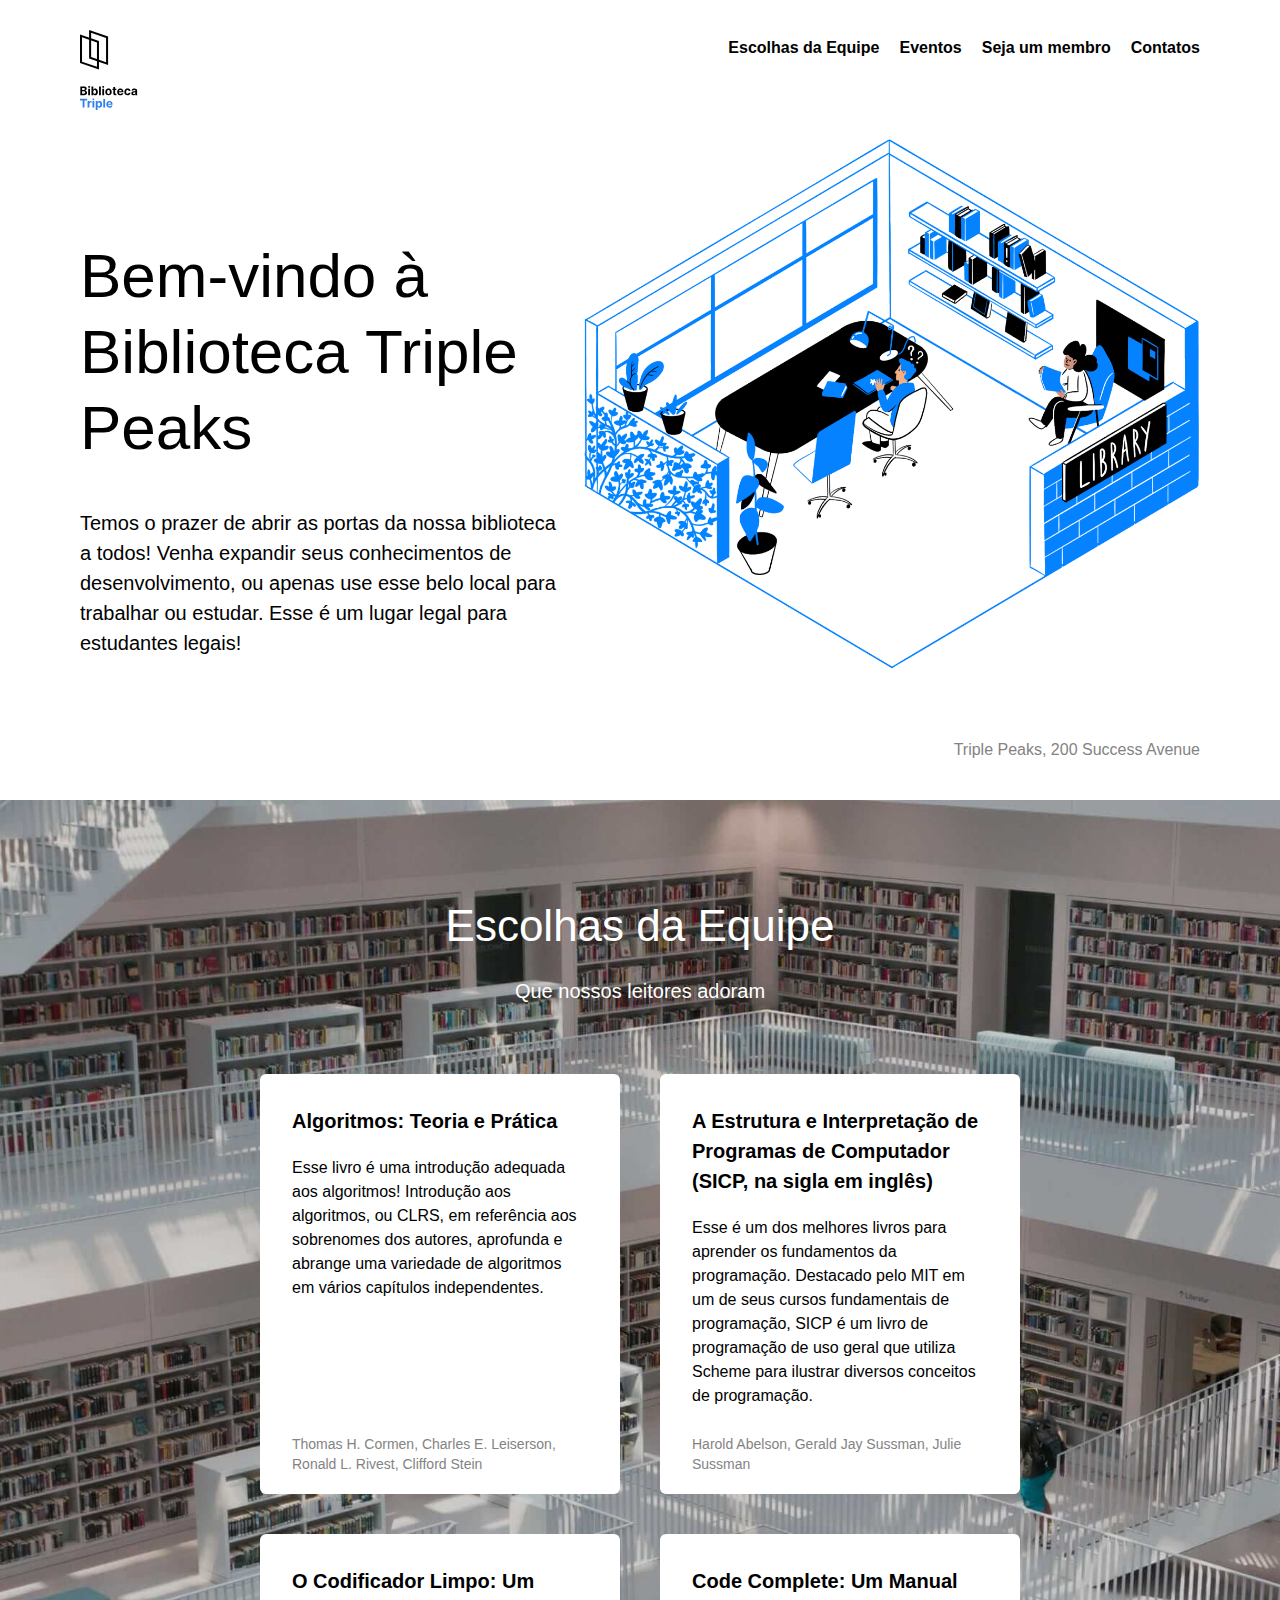
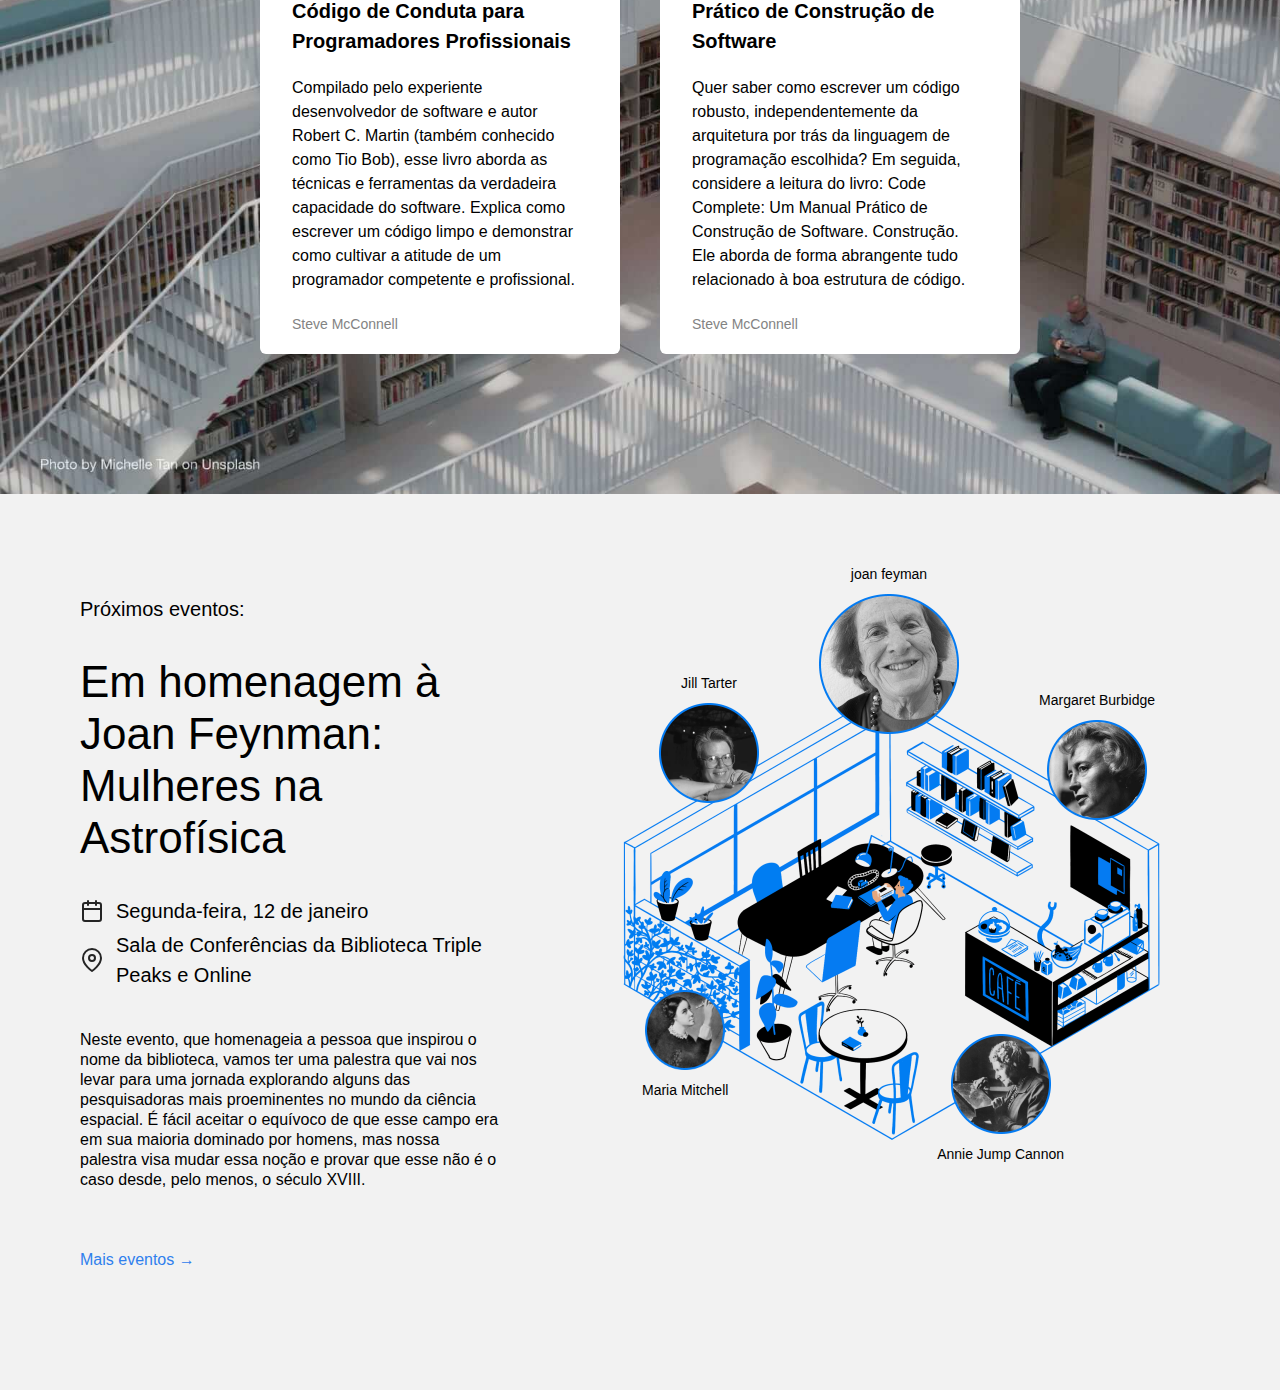
==== index.html @ 15eca42e "corrige bug" ====
<!DOCTYPE html>
<html lang="pt">
  <head>
    <meta charset="UTF-8" />
    <meta name="viewport" content="width=device-width, initial-scale=1.0" />
    <title>Biblioteca Triple Peaks</title>
    <link rel="shortcut icon" href="favicon.ico" />
    <link rel="stylesheet" href="./vendor/normalize.css" />
    <link rel="stylesheet" href="./styles/style.css" />
  </head>

  <body>
    <div class="page">
      <header class="header">
        <nav class="nav">
          <img
            src="./images/logo.svg"
            alt="Logotipo da Biblioteca Triple Peaks"
            class="nav__logo"
          />
          <!-- Colocar links de navegação em uma lista é supostamente a melhor prática para escrever o código semântico, pois permite que os leitores de tela façam uma pausa entre cada link em vez de ler todos os links como uma frase. -->
          <ul class="nav__links">
            <li>
              <a class="nav__link" href="#staff">Escolhas da Equipe</a>
            </li>
            <li>
              <a class="nav__link" href="#events">Eventos</a>
            </li>
            <li>
              <a class="nav__link">Seja um membro</a>
            </li>
            <li>
              <a class="nav__link">Contatos</a>
            </li>
          </ul>
        </nav>
        <div class="header__content">
          <div>
            <h1 class="header__title">Bem-vindo à Biblioteca Triple Peaks</h1>
            <p class="header__description">
              Temos o prazer de abrir as portas da nossa biblioteca a todos!
              Venha expandir seus conhecimentos de desenvolvimento, ou apenas
              use esse belo local para trabalhar ou estudar. Esse é um lugar
              legal para estudantes legais!
            </p>
          </div>
          <img
            src="./images/inside_the_library.png"
            alt="Ilustração 'Dentro da biblioteca'"
            class="header__image"
          />
        </div>
        <div class="header__footer">
          <p class="header__address">Triple Peaks, 200 Success Avenue</p>
        </div>

        <!-- parte 2.0 do projeto-->
      </header>

      <main class="content">
        <section class="staff" id="staff">
          <h2 class="staff__title">Escolhas da Equipe</h2>
          <p class="staff__subtitle">Que nossos leitores adoram</p>

          <ul class="staff__cards">
            <li class="card">
              <div class="card__content">
                <h3 class="card__title">Algoritmos: Teoria e Prática</h3>
                <p class="card__text">
                  Esse livro é uma introdução adequada aos algoritmos!
                  Introdução aos algoritmos, ou CLRS, em referência aos
                  sobrenomes dos autores, aprofunda e abrange uma variedade de
                  algoritmos em vários capítulos independentes.
                </p>
                <p class="card__footer">
                  Thomas H. Cormen, Charles E. Leiserson, Ronald L. Rivest,
                  Clifford Stein
                </p>
              </div>
            </li>

            <li class="card">
              <div class="card__content">
                <h3 class="card__title">
                  A Estrutura e Interpretação de Programas de Computador (SICP,
                  na sigla em inglês)
                </h3>
                <p class="card__text">
                  Esse é um dos melhores livros para aprender os fundamentos da
                  programação. Destacado pelo MIT em um de seus cursos
                  fundamentais de programação, SICP é um livro de programação de
                  uso geral que utiliza Scheme para ilustrar diversos conceitos
                  de programação.
                </p>
                <p class="card__footer">
                  Harold Abelson, Gerald Jay Sussman, Julie Sussman
                </p>
              </div>
            </li>

            <li class="card">
              <div class="card__content">
                <h3 class="card__title">
                  O Codificador Limpo: Um Código de Conduta para Programadores
                  Profissionais
                </h3>
                <p class="card__text">
                  Compilado pelo experiente desenvolvedor de software e autor
                  Robert C. Martin (também conhecido como Tio Bob), esse livro
                  aborda as técnicas e ferramentas da verdadeira capacidade do
                  software. Explica como escrever um código limpo e demonstrar
                  como cultivar a atitude de um programador competente e
                  profissional.
                </p>
                <p class="card__footer">Steve McConnell</p>
              </div>
            </li>

            <li class="card">
              <div class="card__content">
                <h3 class="card__title">
                  Code Complete: Um Manual Prático de Construção de Software
                </h3>
                <p class="card__text">
                  Quer saber como escrever um código robusto, independentemente
                  da arquitetura por trás da linguagem de programação escolhida?
                  Em seguida, considere a leitura do livro: Code Complete: Um
                  Manual Prático de Construção de Software. Construção. Ele
                  aborda de forma abrangente tudo relacionado à boa estrutura de
                  código.
                </p>
                <p class="card__footer">Steve McConnell</p>
              </div>
            </li>
          </ul>
        </section>
        <!--sprint 3, parte 2-->
        <section class="events" id="events">
          <div class="events__content">
            <h2 class="events__heading">Próximos eventos:</h2>
            <h3 class="events__title">
              Em homenagem à Joan Feynman: Mulheres na Astrofísica
            </h3>
            <div class="event-info events__info-section">
              <div class="event-info__item">
                <img
                  src="./images/icon_calendar.svg"
                  alt="Calendar icon"
                  class="event-info__icon"
                />
                <p class="event-info__text">Segunda-feira, 12 de janeiro</p>
              </div>
              <div class="event-info__item">
                <img
                  src="./images/icon_pin.svg"
                  alt="Pin icon"
                  class="event-info__icon"
                />
                <p class="event-info__text">
                  Sala de Conferências da Biblioteca Triple Peaks e Online
                </p>
              </div>
            </div>
            <p class="events__description">
              Neste evento, que homenageia a pessoa que inspirou o nome da
              biblioteca, vamos ter uma palestra que vai nos levar para uma
              jornada explorando alguns das pesquisadoras mais proeminentes no
              mundo da ciência espacial. É fácil aceitar o equívoco de que esse
              campo era em sua maioria dominado por homens, mas nossa palestra
              visa mudar essa noção e provar que esse não é o caso desde, pelo
              menos, o século XVIII.
            </p>
            <a href="#" class="events__more">Mais eventos &rarr;</a>
          </div>
          <!--fotos-->
          <div class="events__cover">
            <img
              src="./images/cafe.png"
              alt="imagem do evento"
              class="events__image"
            />
            <div class="person person_name_feynman">
              <p class="person__caption">joan feyman</p>
              <img
                src="./images/person_feynman.png"
                alt="foto da Feynman"
                class="person__image person__image_size_l"
              />
            </div>
            <div class="person person_name_tarter">
              <p class="person__caption">Jill Tarter</p>
              <img
                src="./images/person_tarter.png"
                alt="foto da Tarner"
                class="person__image person__image_size_m"
              />
            </div>

            <div class="person person_name_burbidge">
              <p class="person__caption">Margaret Burbidge</p>
              <img
                src="./images/person_burbidge.png"
                alt="foto da burbidge"
                class="person__image person__image_size_m"
              />
            </div>

            <div class="person person_name_cannon">
              <img
                src="./images/person_cannon.png"
                alt="foto da cannon"
                class="person__image person__image_size_m"
              />
              <p class="person__caption">Annie Jump Cannon</p>
            </div>

            <div class="person person_name_mitchell">
              <img
                src="./images/person_mitchell.png"
                alt="foto da mitchell"
                class="person__image person__image_size_s"
              />
              <p class="person__caption">Maria Mitchell</p>
            </div>
          </div>
        </section>
      </main>
    </div>
  </body>
</html>
---- styles/style.css ----
.page {
  min-width: 1100px;
  max-width: 1600px;
  margin: 0 auto;
  font-family: "arial";
  font-size: 16px;
  line-height: 20px;
}

.header {
  display: flex;
  flex-direction: column;
  height: 100vh;
  min-height: 720px;
  max-height: 800px;
  padding: 30px 80px 40px;
  position: relative;
  box-sizing: border-box;
}

.nav {
  display: flex;
  flex-direction: row;
  justify-content: space-between;
}

.nav__logo {
  width: 58px;
  height: 80px;
}

.nav__links {
  display: flex;
  flex-direction: row;
  column-gap: 20px;
  list-style-type: none;
  margin: 8px 0 0;
  padding: 0px;
}

.nav__link {
  color: #000000;
  text-decoration: none;
  font-weight: bold;
}

.header__content {
  display: flex;
  flex-direction: row;
  justify-content: space-between;
}

.header__title {
  font-size: 62px;
  line-height: 76px;
  font-weight: 500;
  margin-top: 128px;
  max-width: 635px;
}

.header__description {
  margin-top: 32px;
  font-size: 20px;
  line-height: 30px;
  max-width: 515px;
}

.header__image {
  max-width: 636px;
}

.header__footer {
  margin-top: auto;
  width: 100%;
  display: flex;
  align-items: center;
  justify-content: flex-end;
  box-sizing: border-box;
}

.header__link {
  color: #2f80ed;
  text-decoration: none;
}

.header__address {
  margin: 0;
  color: #838383;
}

.content {
}

.staff {
  display: flex;
  flex-direction: column;
  align-items: center;
  background-image: url("../images/staff_picks_background.jpg");
  padding: 100px 0 140px;
  background-size: cover;
}

.staff__title {
  color: white;
  text-align: center;
  font-size: 44px;
  line-height: 52px;
  font-weight: 400;
  margin: 0 0 24px;
}

.staff__subtitle {
  color: white;
  text-align: center;
  font-size: 20px;
  line-height: 30px;
  font-weight: 400;
  margin: 0;
}

.staff__cards {
  display: flex;
  flex-wrap: wrap;
  justify-content: center;
  gap: 40px;
  list-style-type: none;
  margin: 68px auto 0;
  max-width: 760px;
  padding: 0;
}

.card {
  height: 420px;
  width: 360px;
  background-color: #fff;
  border-radius: 6px;
  padding: 32px 40px 20px 32px;
  box-sizing: border-box;
}

.card__content {
  width: 100%;
  height: 100%;
  display: flex;
  flex-direction: column;
}

.card__title {
  font-size: 20px;
  line-height: 30px;
  font-weight: 700;
  margin: 0;
}

.card__text {
  margin: 20px 0 0;
  font-size: 16px;
  line-height: 24px;
}

.card__footer {
  margin: 0;
  margin-top: auto;
  font-size: 14px;
  line-height: 20px;
  color: #838383;
}

.events {
  padding: 100px 0 120px 80px;
  display: flex;
  align-items: start;
  justify-content: space-between;
  box-sizing: border-box;
  background-color: #f2f2f2;
}

.events__content {
  flex-basis: 580px;
}

.events__heading {
  font-size: 20px;
  font-weight: 500;
  line-height: 30px;
  margin: 0;
}

.events__title {
  font-size: 44px;
  font-weight: 500;
  line-height: 52px;
  margin: 32px 0 0;
}

.events__info-section {
  margin-top: 32px;
}

.event-info__item {
  display: flex;
  align-items: center;
  margin-bottom: 4px;
  font-weight: 500;
}

.event-info__icon {
  background-repeat: no-repeat;
  background-position: center;
  margin-right: 12px;
  width: 24px;
  height: 24px;
}

.event-info__text {
  font-size: 20px;
  font-weight: 500;
  line-height: 30px;
  margin: 0;
}

.events__description {
  margin: 40px 0 60px;
}

.events__more {
  color: #2f80ed;
  text-decoration: none;
}

.events__cover {
  flex-grow: 1;
  flex-shrink: 0;
  flex-basis: 780px;
  max-width: 780px;
  position: relative;
}

.events__image {
  max-width: 100%;
}

.person {
  position: absolute;
  display: flex;
  align-items: center;
  flex-direction: column;
  gap: 10px;
}

.person_name_feynman {
  top: -30px;
  left: 319px;
}
.person_name_burbidge {
  top: 96px;
  right: 125px;
}

.person_name_cannon {
  bottom: 18px;
  right: 216px;
}

.person_name_mitchell {
  bottom: 82px;
  left: 142px;
}

.person_name_tarter {
  top: 79px;
  left: 159px;
}

.person__image {
  max-width: 100%;
}

.person__image_size_l {
  width: 140px;
}

.person__image_size_m {
  width: 100px;
}

.person__image_size_s {
  width: 80px;
}

.person__caption {
  text-align: center;
  font-size: 14px;
  margin: 0;
}
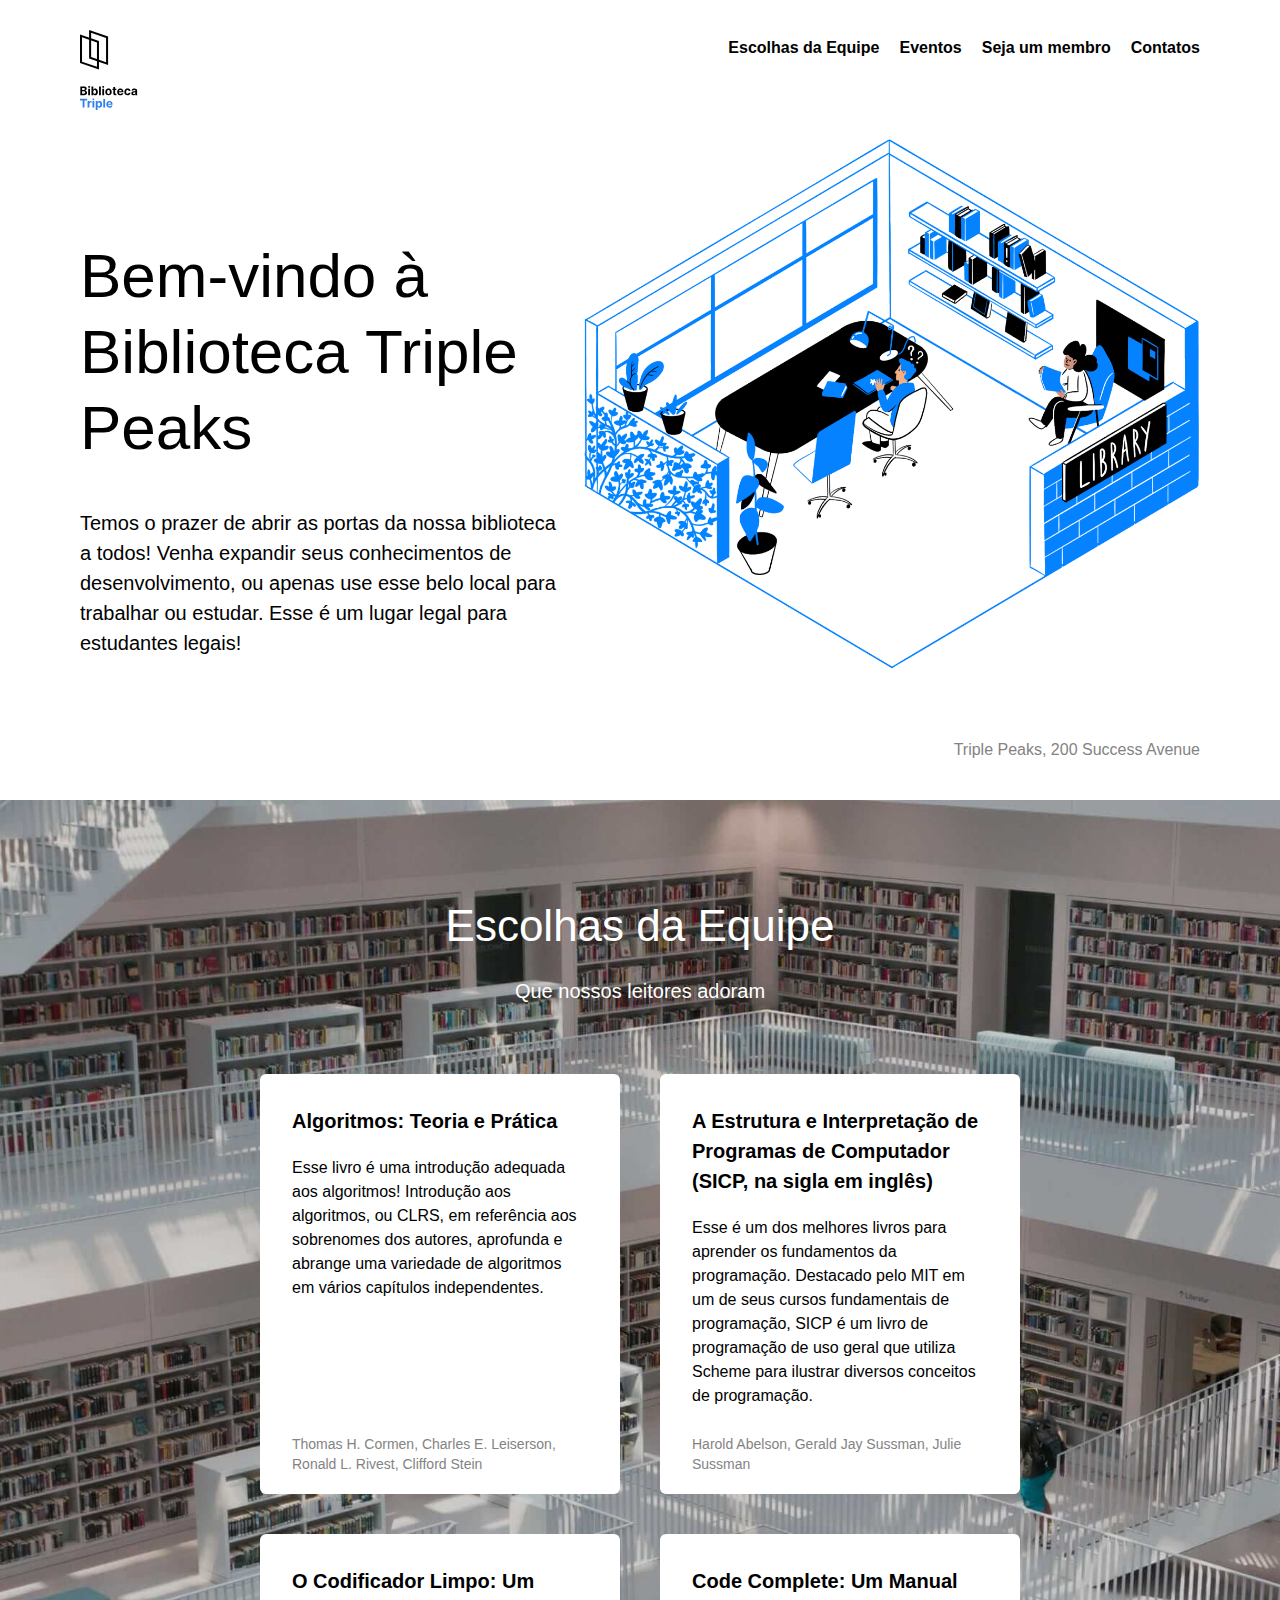
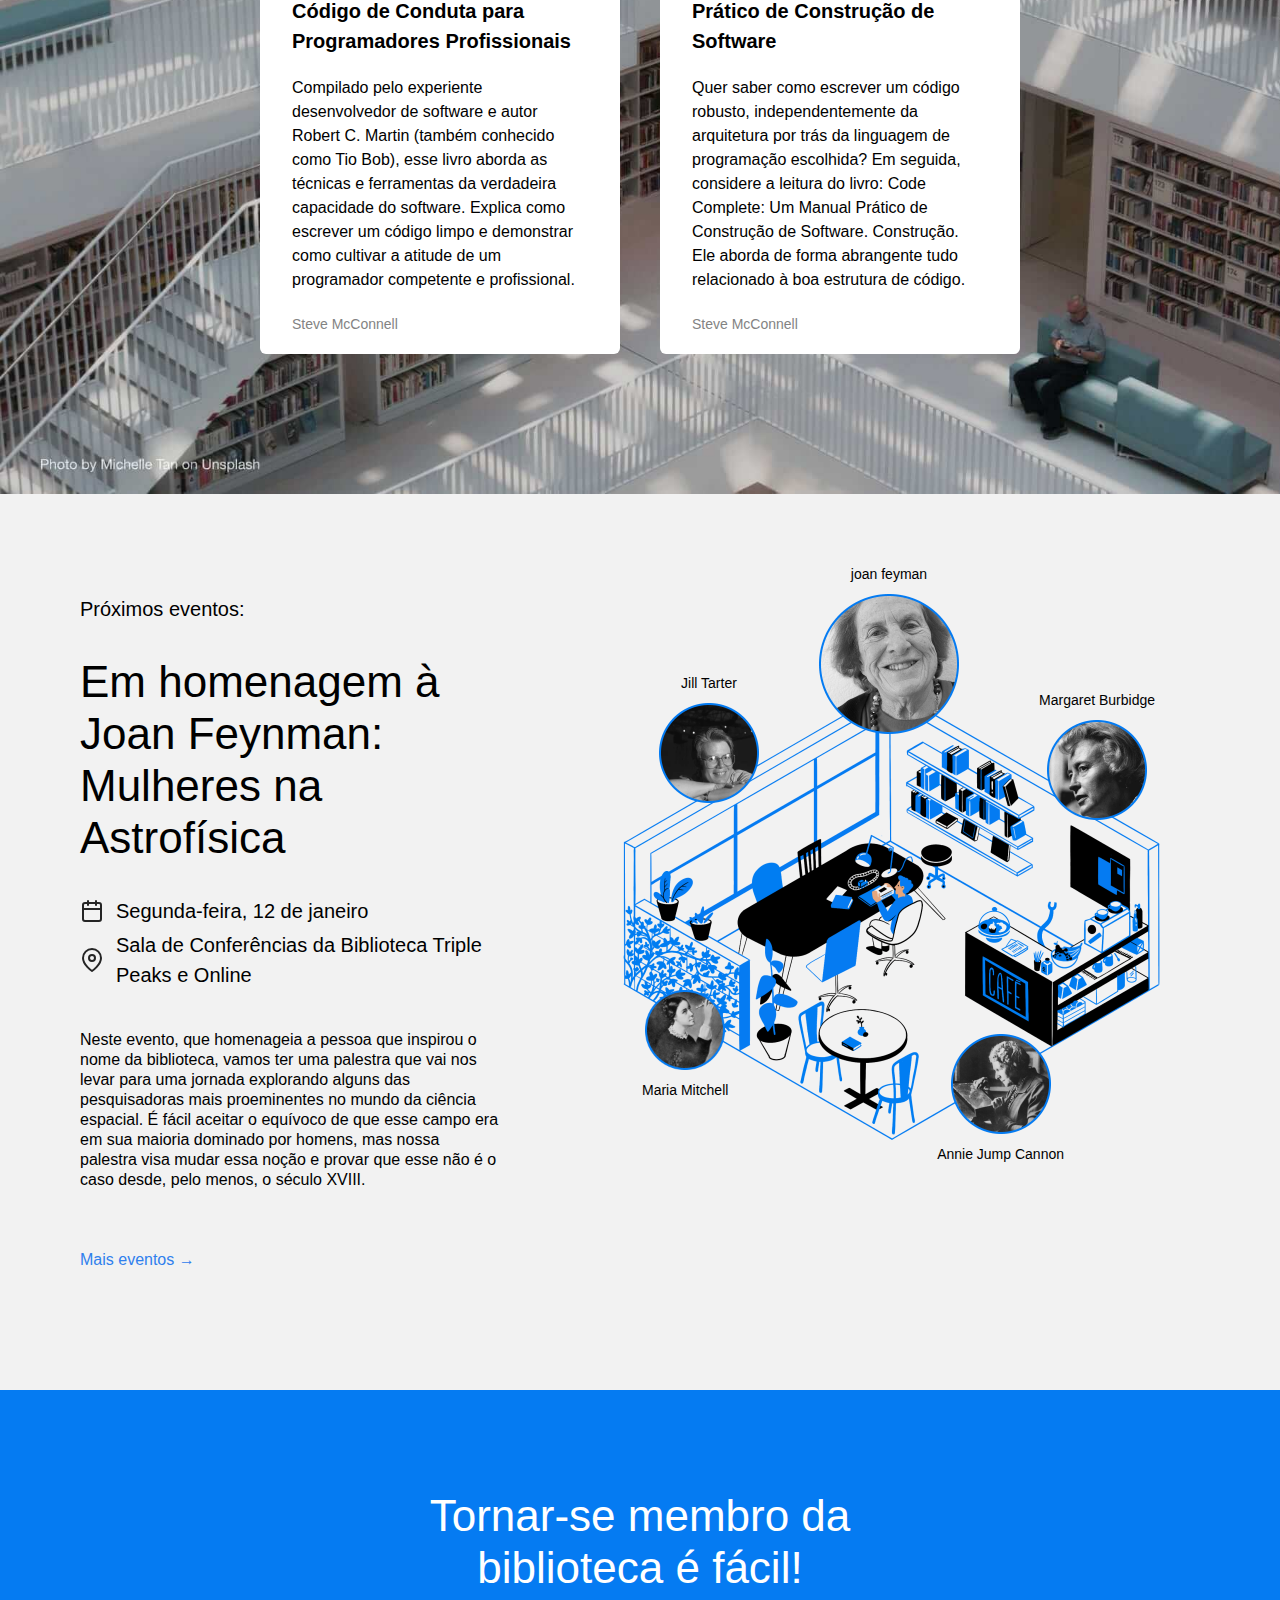
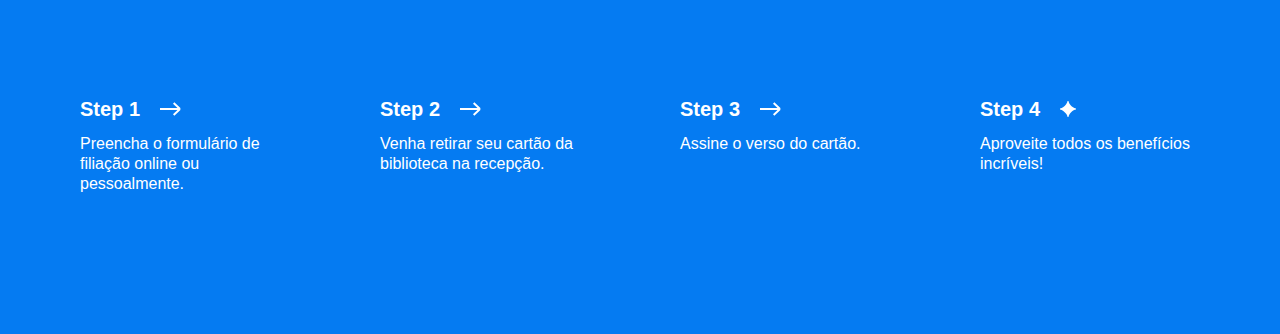
==== commit 901fab75: "cria membros" ====
--- a/index.html
+++ b/index.html
@@ -224,7 +224,78 @@
             </div>
           </div>
         </section>
+
+        <!--parte 3 sprint 3-->
+        <section class="membership">
+          <h2 class="membership__title">
+            Tornar-se membro da biblioteca é fácil!
+          </h2>
+          <ul class="membership__steps">
+            <li class="step">
+              <h3 class="step__title">
+                Step 1
+                <img
+                  src="./images/icon_step_forward.svg"
+                  alt="icon forward"
+                  class="step__icon"
+                />
+              </h3>
+              <p class="step__description">
+                Preencha o formulário de filiação online ou pessoalmente.
+              </p>
+            </li>
+            <li class="step">
+              <h3 class="step__title">
+                Step 2
+                <img
+                  src="./images/icon_step_forward.svg"
+                  alt="icon forward"
+                  class="step__icon"
+                />
+              </h3>
+              <p class="step__description">
+                Venha retirar seu cartão da biblioteca na recepção.
+              </p>
+            </li>
+            <li class="step">
+              <h3 class="step__title">
+                Step 3
+                <img
+                  src="./images/icon_step_forward.svg"
+                  alt="icon forward"
+                  class="step__icon"
+                />
+              </h3>
+              <p class="step__description">Assine o verso do cartão.</p>
+            </li>
+            <li class="step">
+              <h3 class="step__title">
+                Step 4
+                <img
+                  src="./images/icon_step_finish.svg"
+                  alt="icon finish"
+                  class="step__icon"
+                />
+              </h3>
+              <p class="step__description">
+                Aproveite todos os benefícios incríveis!
+              </p>
+            </li>
+          </ul>
+        </section>
       </main>
     </div>
+    <footer class="footer">
+      <div class="footer__columns">
+        <div class="footer__column">
+
+        </div>
+        <div class="footer__column">
+
+        </div>
+        <div class="footer__column">
+
+        </div>
+    </footer>
   </body>
 </html>
--- a/styles/style.css
+++ b/styles/style.css
@@ -293,3 +293,89 @@
   font-size: 14px;
   margin: 0;
 }
+
+/* parte 3 sprint 3*/
+.membership {
+  padding: 100px 0 140px;
+  background-color: #057bf2;
+  color: #ffffff;
+}
+
+.membership__title {
+  max-width: 574px;
+  margin: 0 auto;
+  text-align: center;
+  font-size: 44px;
+  font-weight: 500;
+  line-height: 52px;
+}
+
+.membership__steps {
+  list-style-type: none;
+  padding: 0;
+  margin: 100px 0 0;
+  display: flex;
+  flex-direction: row;
+  justify-content: space-evenly;
+}
+
+.step {
+  flex-basis: 220px;
+}
+
+.step__title {
+  margin: 0;
+  font-size: 20px;
+  line-height: 30px;
+  font-weight: 700;
+  display: flex;
+  align-items: center;
+}
+
+.step__icon {
+  margin-left: 20px;
+}
+
+.step__description {
+  margin: 10px 0 0;
+}
+
+.footer {
+  box-sizing: border-box;
+}
+
+.footer__columns {
+}
+
+.footer__column_content_hours {
+}
+
+.footer__column_content_social {
+}
+
+.footer__logo {
+}
+
+.footer__column-heading {
+}
+
+.footer__list {
+  /* O código abaixo remove os estilos do navegador padrão para listas */
+  list-style-type: none;
+  padding: 0;
+  margin: 0;
+}
+
+.footer__list-item {
+}
+
+.footer__column-link {
+  color: white;
+  text-decoration: none;
+}
+
+.footer__social-icon {
+}
+
+.footer__copyright {
+}
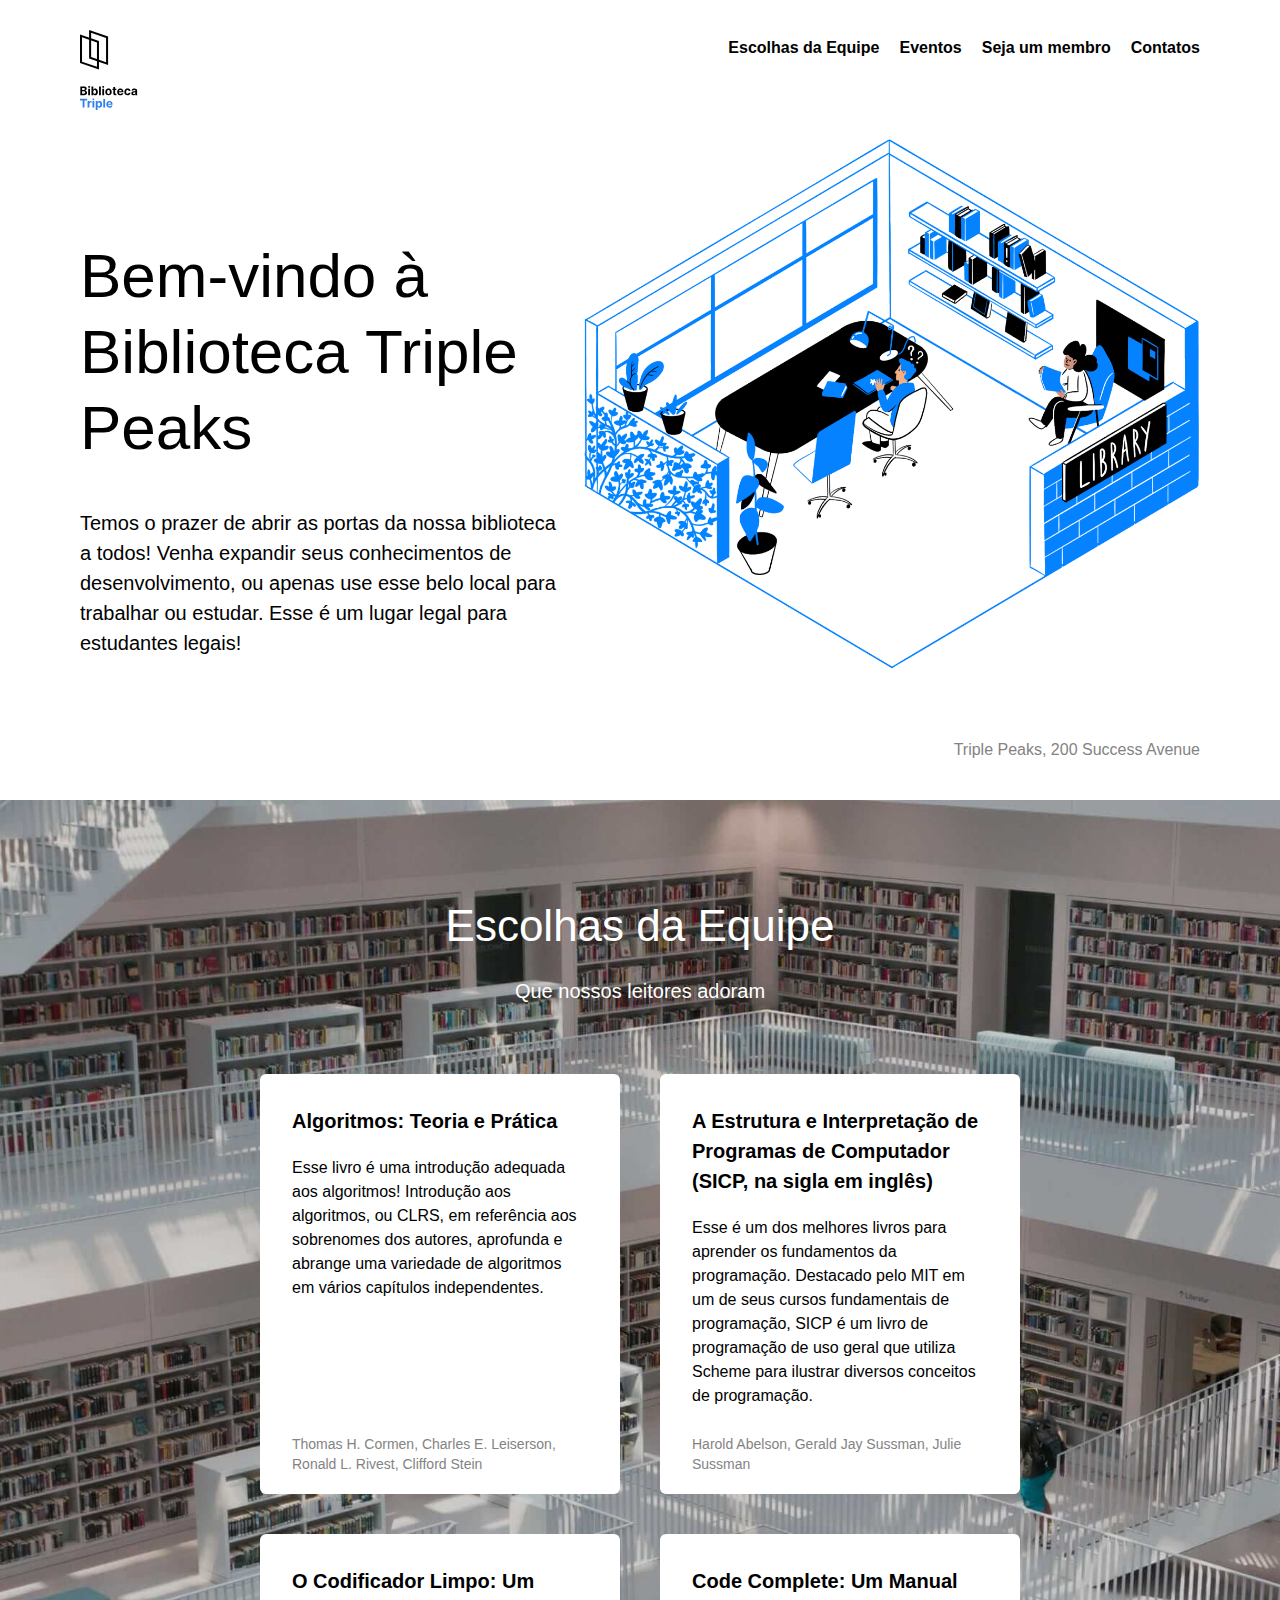
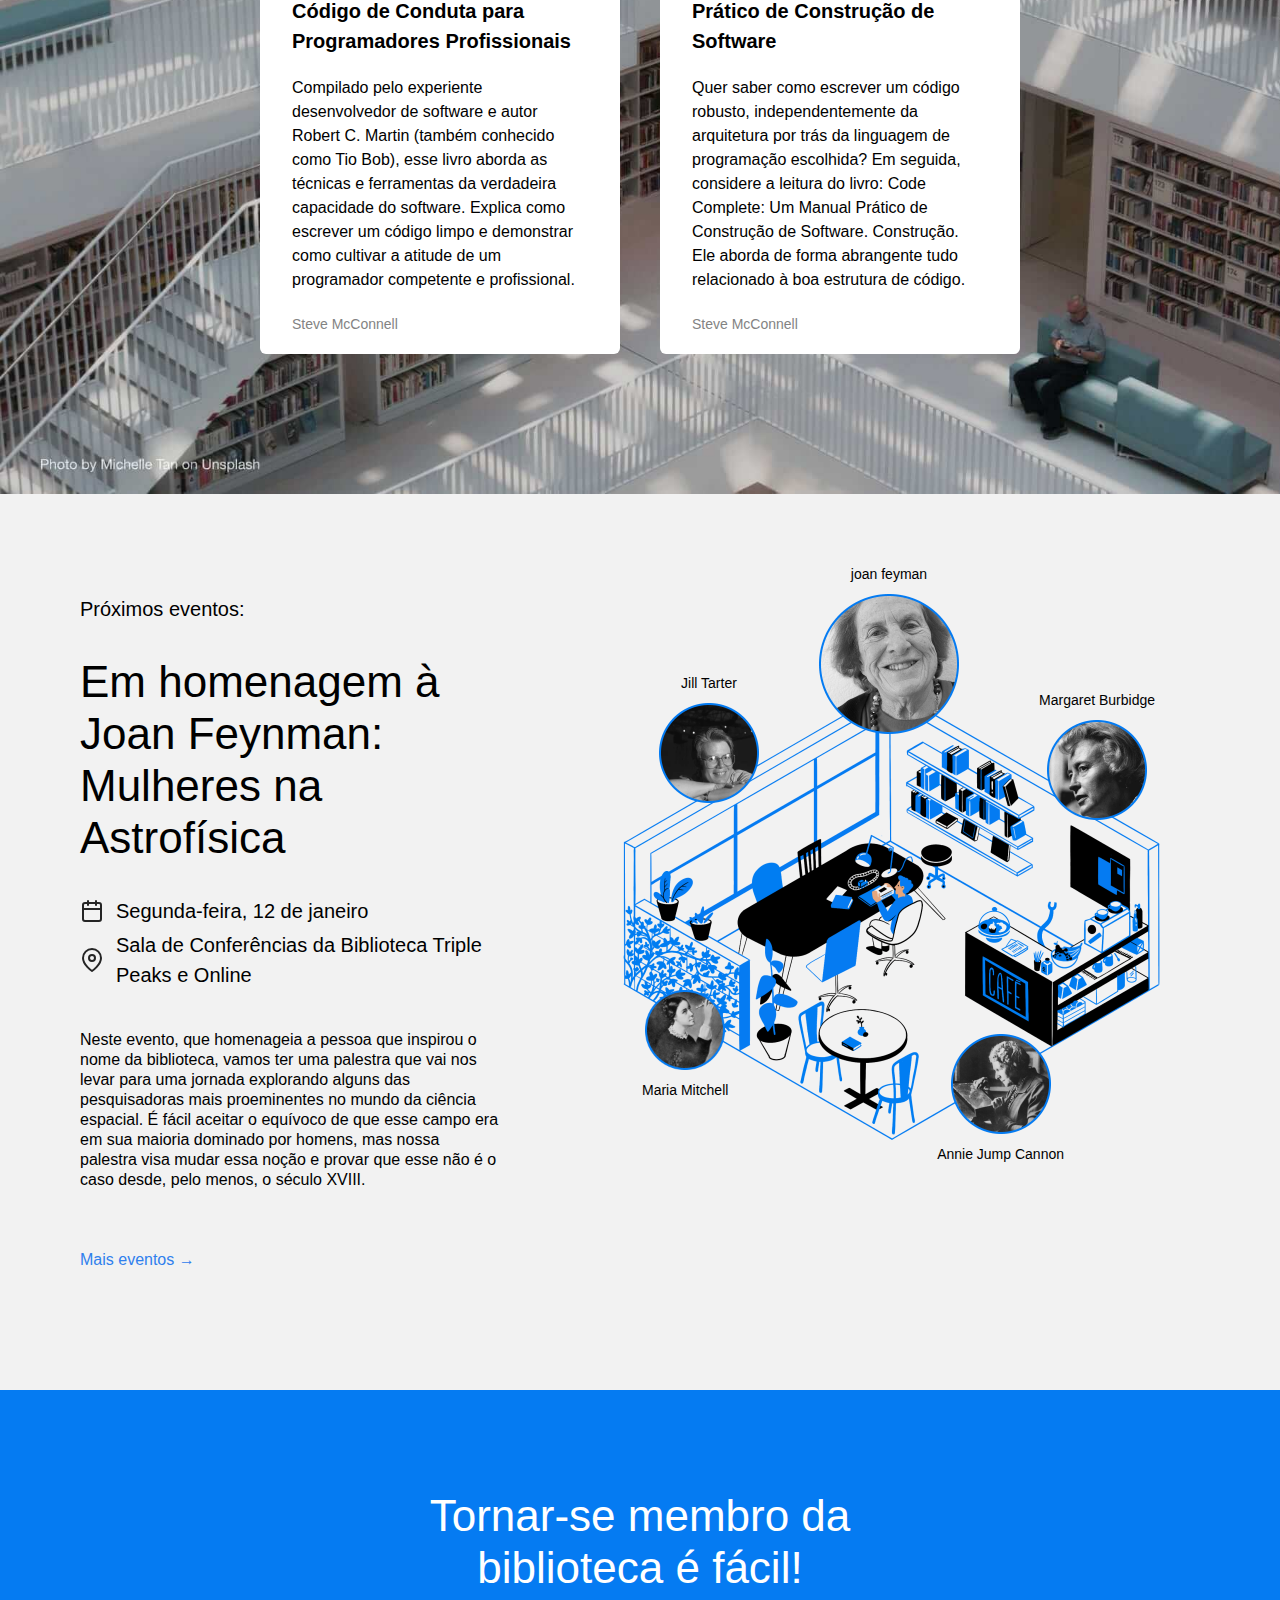
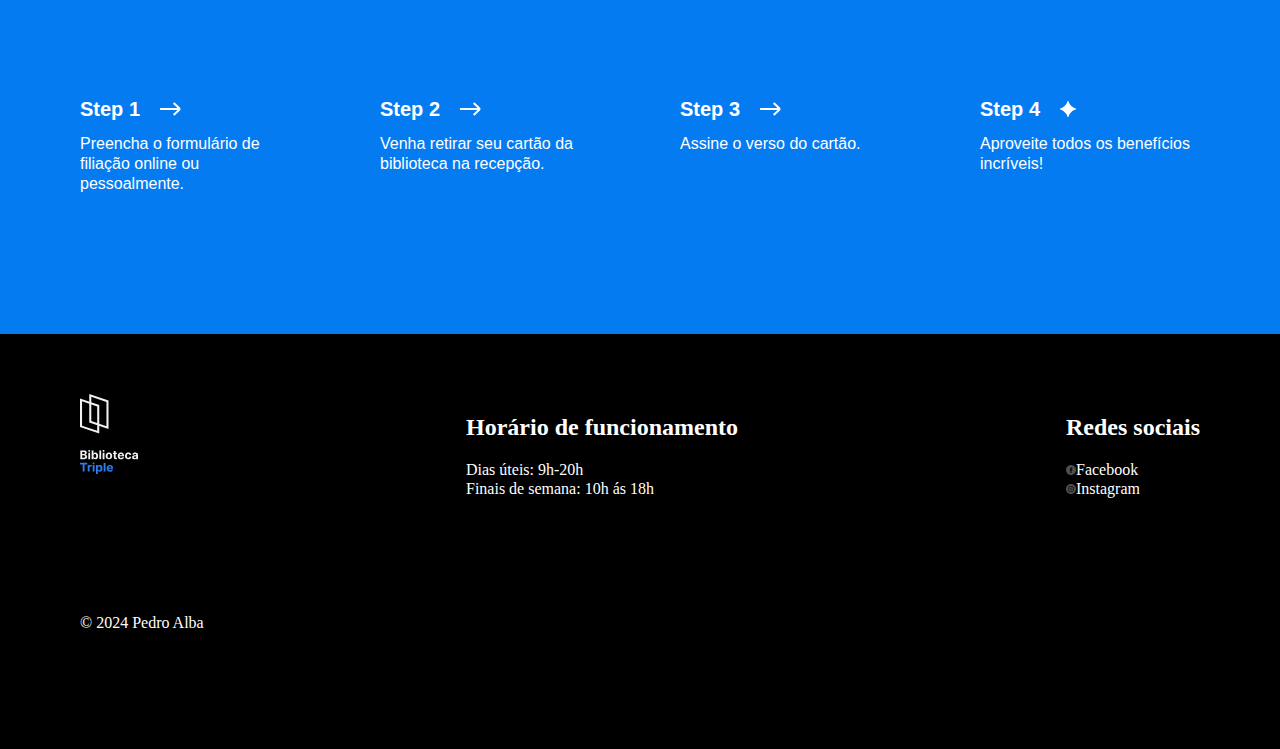
==== commit ffa3d662: "cria footer" ====
--- a/index.html
+++ b/index.html
@@ -288,14 +288,42 @@
     <footer class="footer">
       <div class="footer__columns">
         <div class="footer__column">
-
-        </div>
-        <div class="footer__column">
-
-        </div>
-        <div class="footer__column">
-
-        </div>
+          <img src="./images/logo_white.svg" class="footer__logo" />
+        </div>
+        <div class="footer__column footer__column_content_hours">
+          <h2 class="footer__column-heading">Horário de funcionamento</h2>
+          <ul class="footer__list">
+            <li class="footer__list-item">Dias úteis: 9h-20h</li>
+            <li class="footer__list-item">Finais de semana: 10h ás 18h</li>
+          </ul>
+        </div>
+        <div class="footer__column footer__column_content_social">
+          <h2 class="footer__column-heading">Redes sociais</h2>
+          <ul class="footer__list">
+            <li class="footer__list-item">
+              <a
+                ><img
+                  src="./images/facebook_white.svg"
+                  class="footer__social-icon"
+                />Facebook</a
+              >
+            </li>
+
+            <li class="footer__list-item">
+              <a
+                ><img
+                  src="./images/instagram_white.svg"
+                  class="footer__social-icon"
+                />Instagram</a
+              >
+            </li>
+          </ul>
+        </div>
+      </div>
+
+      <div>
+        <p class="footer__copyright">© 2024 Pedro Alba</p>
+      </div>
     </footer>
   </body>
 </html>
--- a/styles/style.css
+++ b/styles/style.css
@@ -342,9 +342,14 @@
 
 .footer {
   box-sizing: border-box;
+  background-color: #000;
+  color: #fff;
+  padding: 60px 80px 100px;
 }
 
 .footer__columns {
+  display: flex;
+  justify-content: space-between;
 }
 
 .footer__column_content_hours {
@@ -354,6 +359,8 @@
 }
 
 .footer__logo {
+  max-width: 58px;
+  max-height: 80px;
 }
 
 .footer__column-heading {
@@ -375,7 +382,9 @@
 }
 
 .footer__social-icon {
+  max-width: 10px;
 }
 
 .footer__copyright {
-}
+  padding-top: 100px;
+}
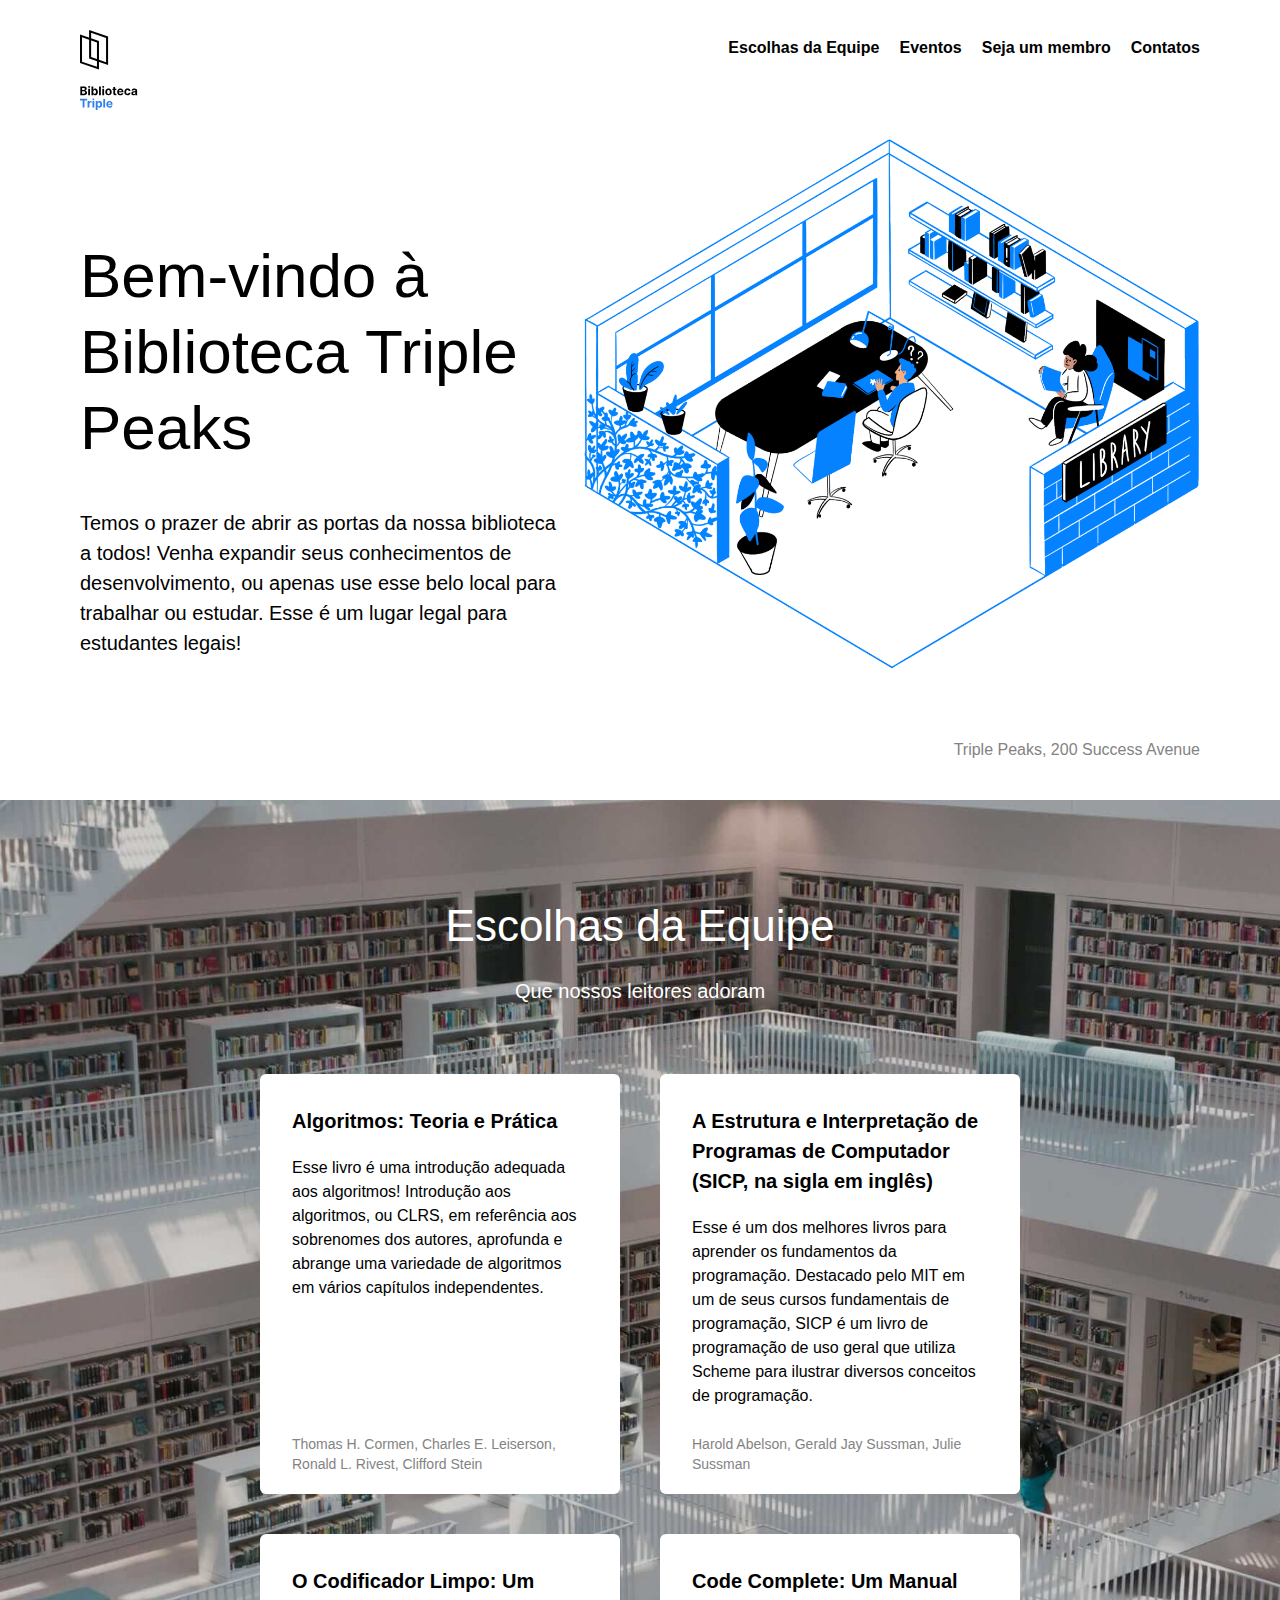
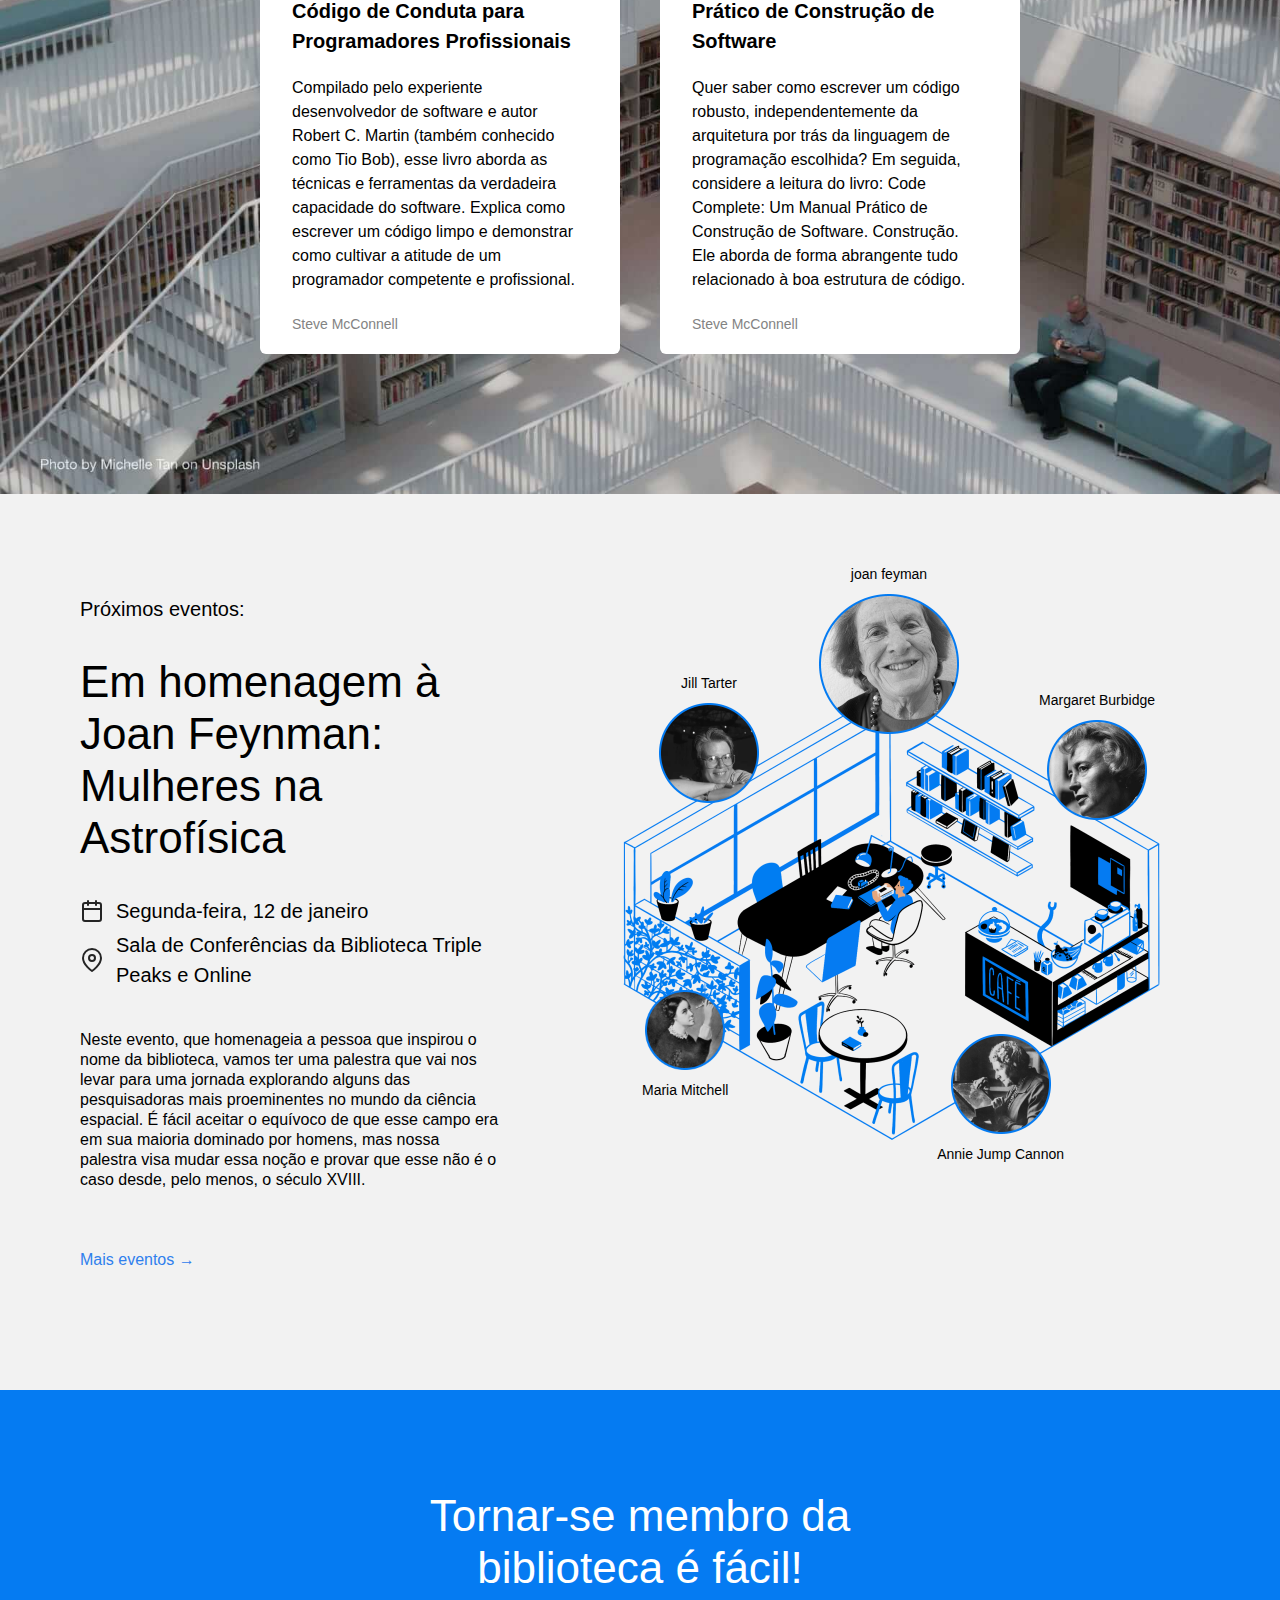
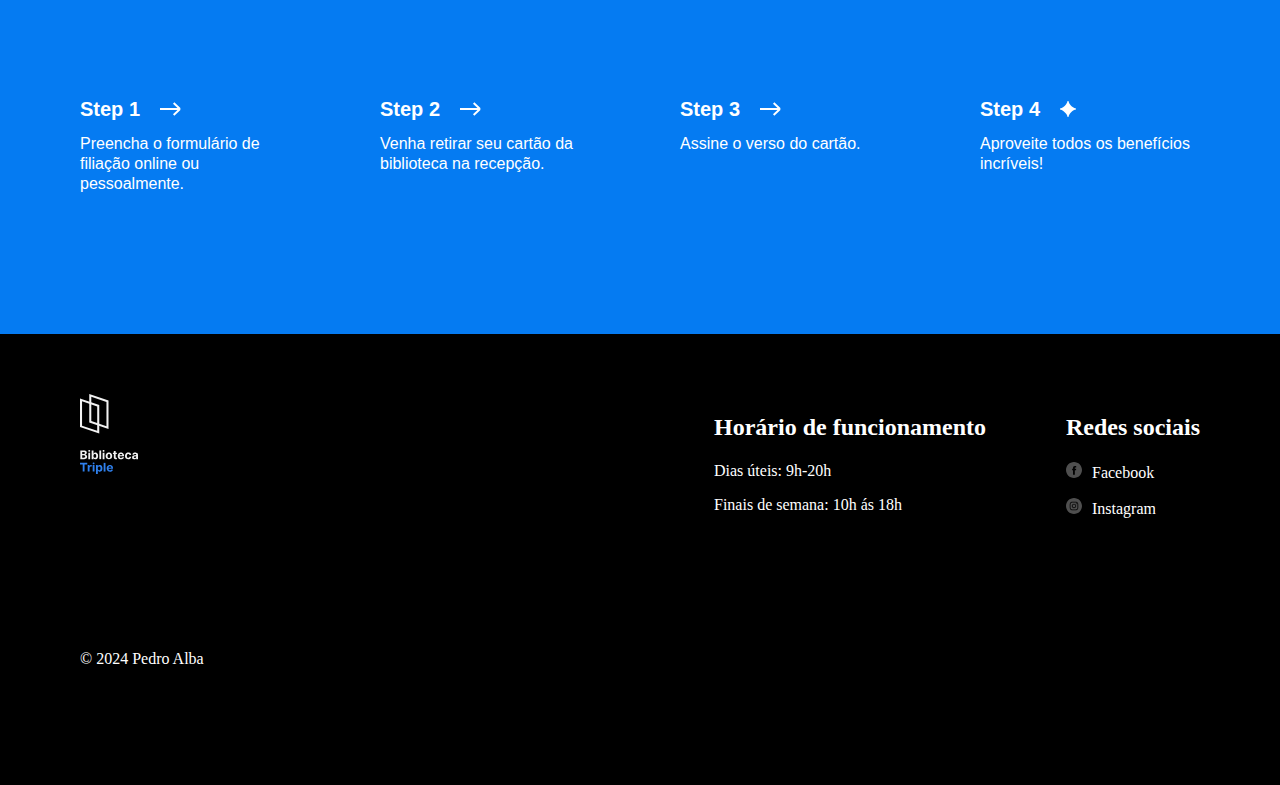
==== commit 39b7e6d6: "cria footer" ====
--- a/index.html
+++ b/index.html
@@ -27,10 +27,10 @@
               <a class="nav__link" href="#events">Eventos</a>
             </li>
             <li>
-              <a class="nav__link">Seja um membro</a>
+              <a class="nav__link" href="#membership">Seja um membro</a>
             </li>
             <li>
-              <a class="nav__link">Contatos</a>
+              <a class="nav__link" href="#contact">Contatos</a>
             </li>
           </ul>
         </nav>
@@ -226,7 +226,7 @@
         </section>
 
         <!--parte 3 sprint 3-->
-        <section class="membership">
+        <section class="membership" id="membership">
           <h2 class="membership__title">
             Tornar-se membro da biblioteca é fácil!
           </h2>
@@ -285,7 +285,7 @@
         </section>
       </main>
     </div>
-    <footer class="footer">
+    <footer class="footer" id="contact">
       <div class="footer__columns">
         <div class="footer__column">
           <img src="./images/logo_white.svg" class="footer__logo" />
--- a/styles/style.css
+++ b/styles/style.css
@@ -349,13 +349,14 @@
 
 .footer__columns {
   display: flex;
-  justify-content: space-between;
 }
 
 .footer__column_content_hours {
+  margin-left: auto;
 }
 
 .footer__column_content_social {
+  margin-left: 80px;
 }
 
 .footer__logo {
@@ -364,6 +365,7 @@
 }
 
 .footer__column-heading {
+  margin-bottom: 20px;
 }
 
 .footer__list {
@@ -374,6 +376,7 @@
 }
 
 .footer__list-item {
+  margin-bottom: 16px;
 }
 
 .footer__column-link {
@@ -382,7 +385,9 @@
 }
 
 .footer__social-icon {
-  max-width: 10px;
+  width: 16px;
+  height: 16px;
+  padding-right: 10px;
 }
 
 .footer__copyright {
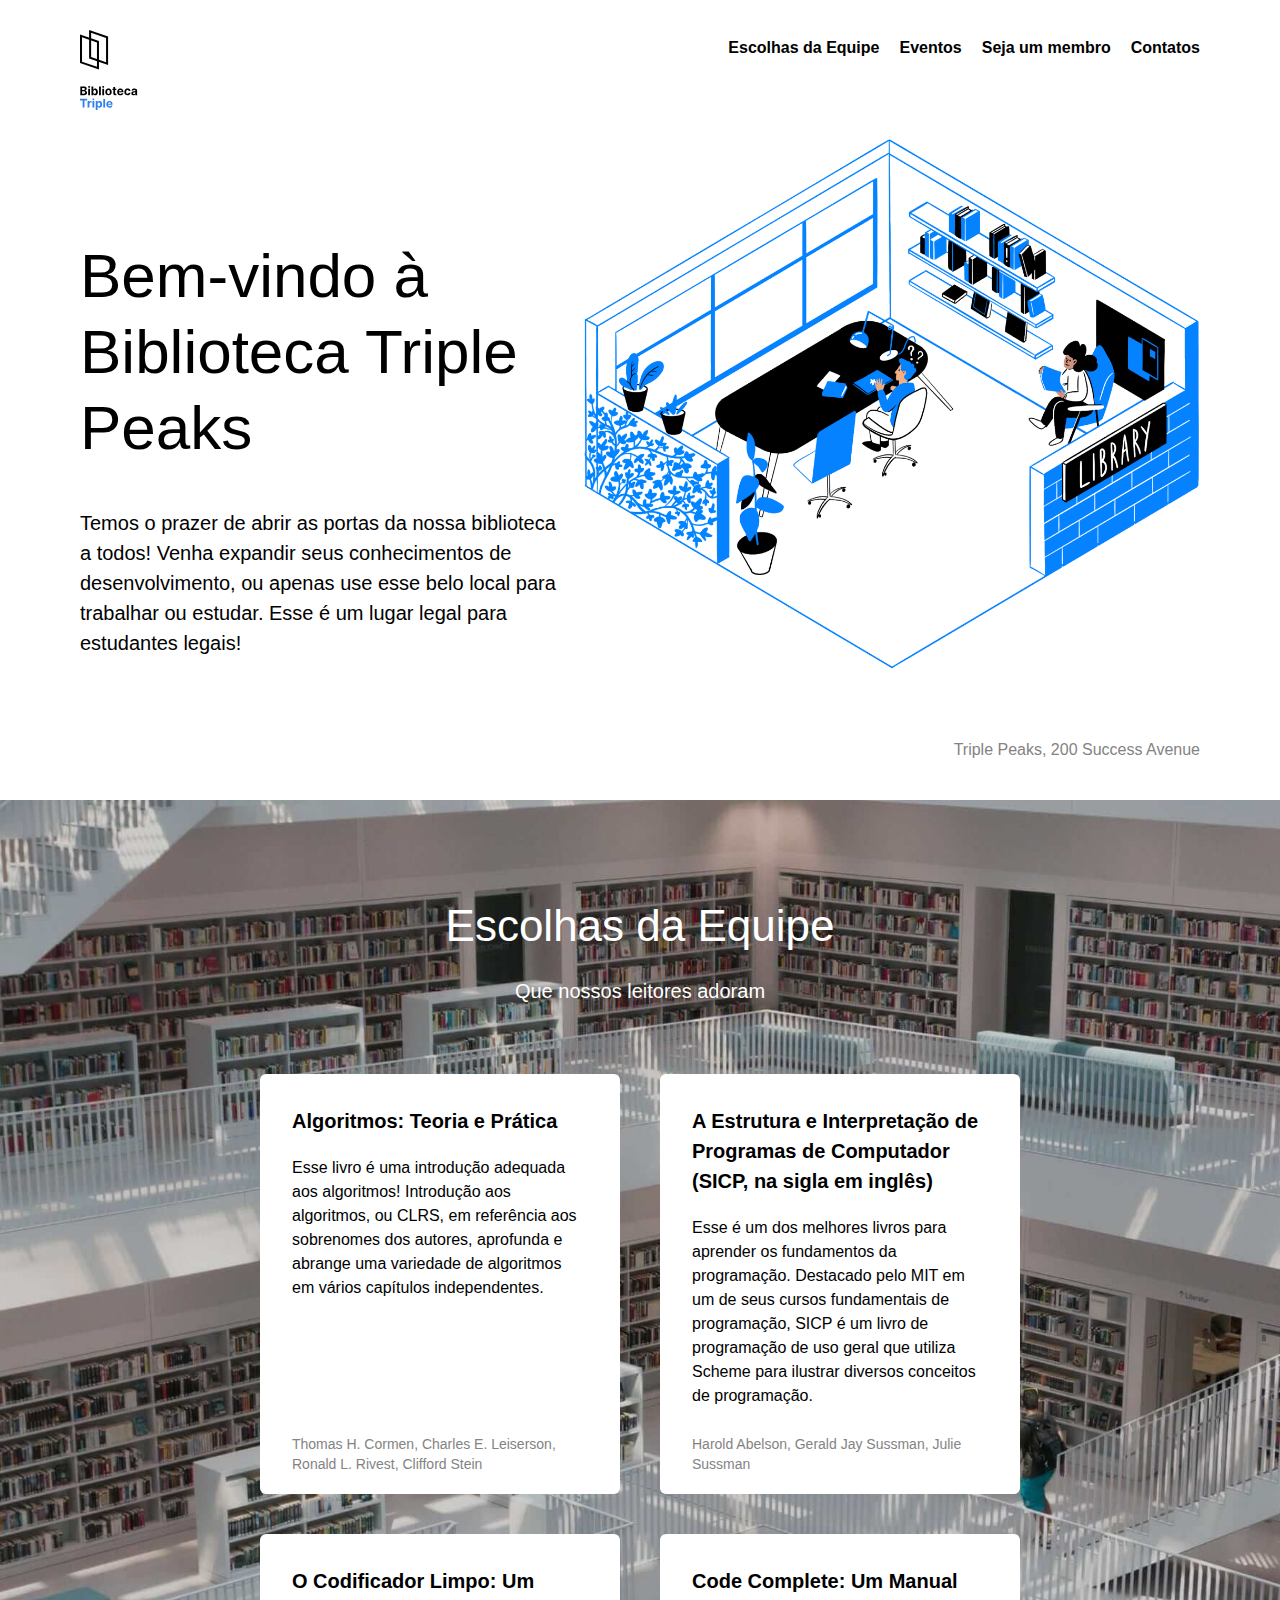
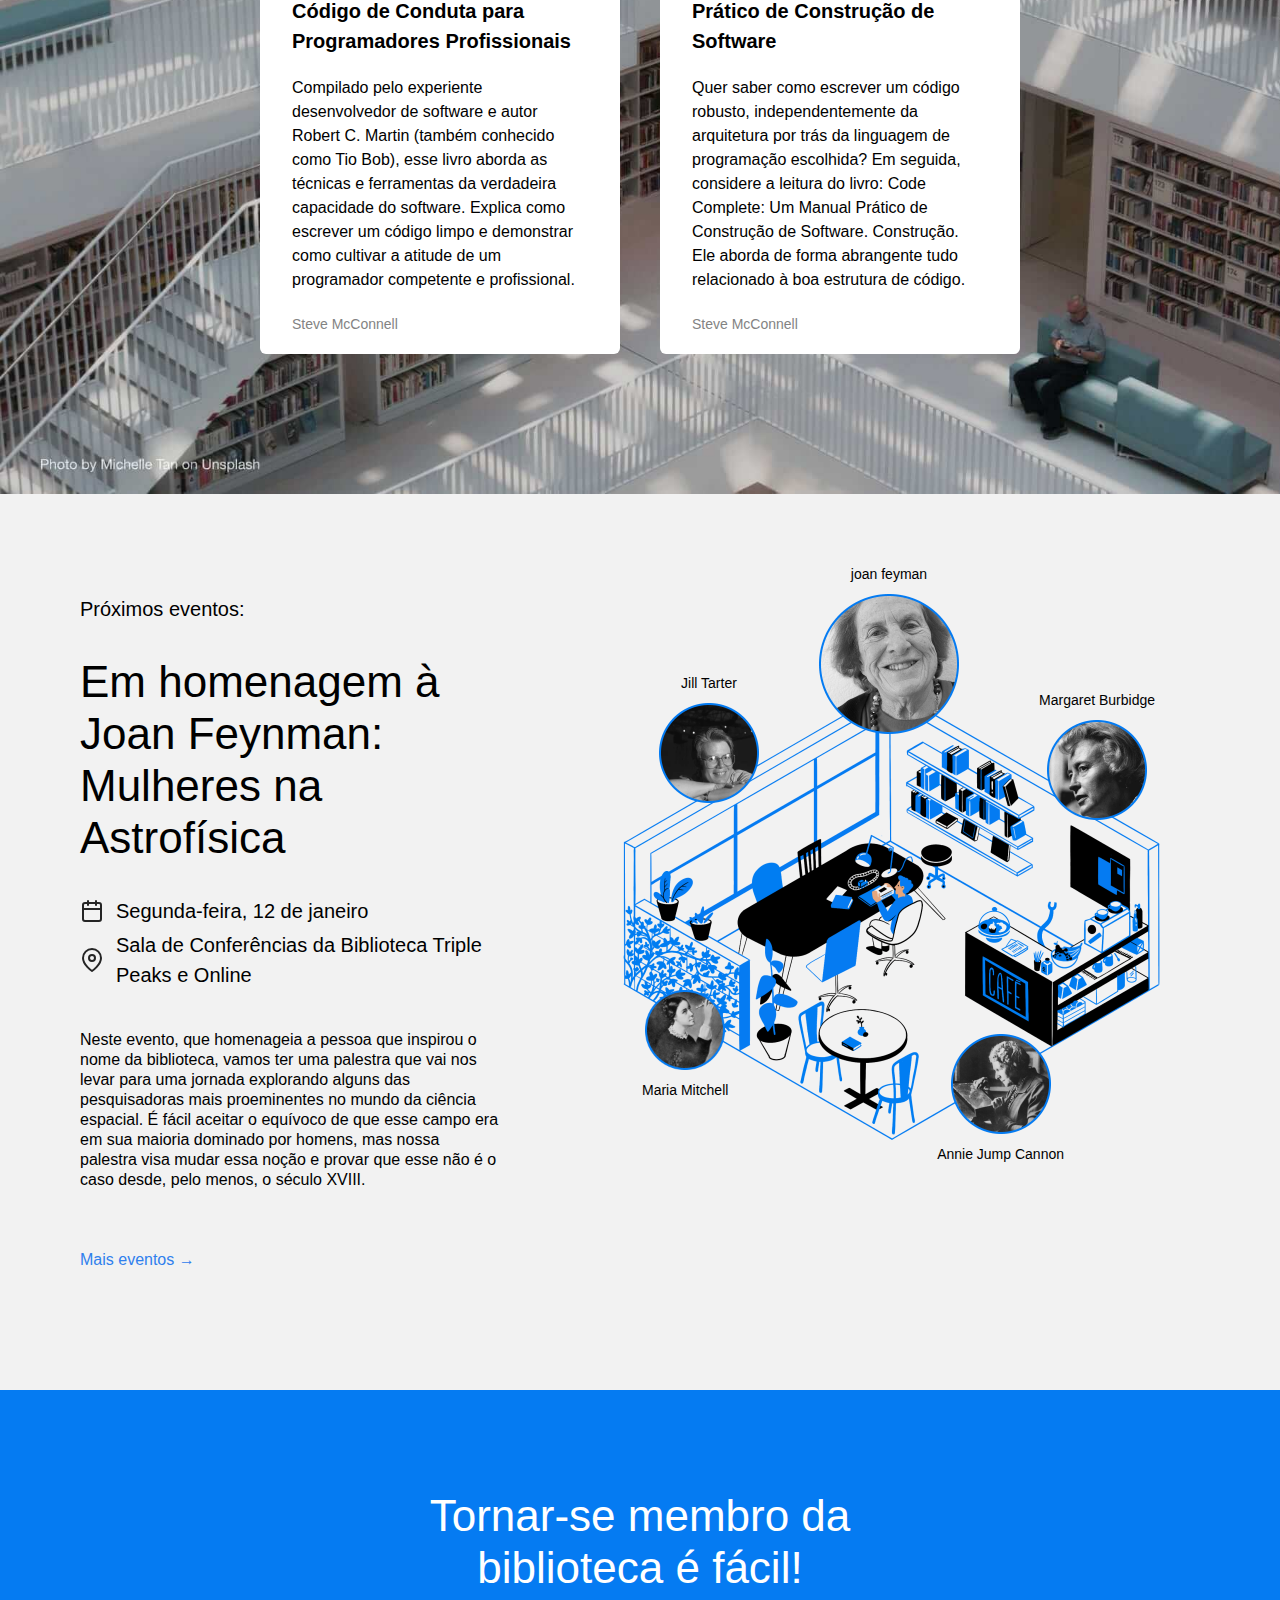
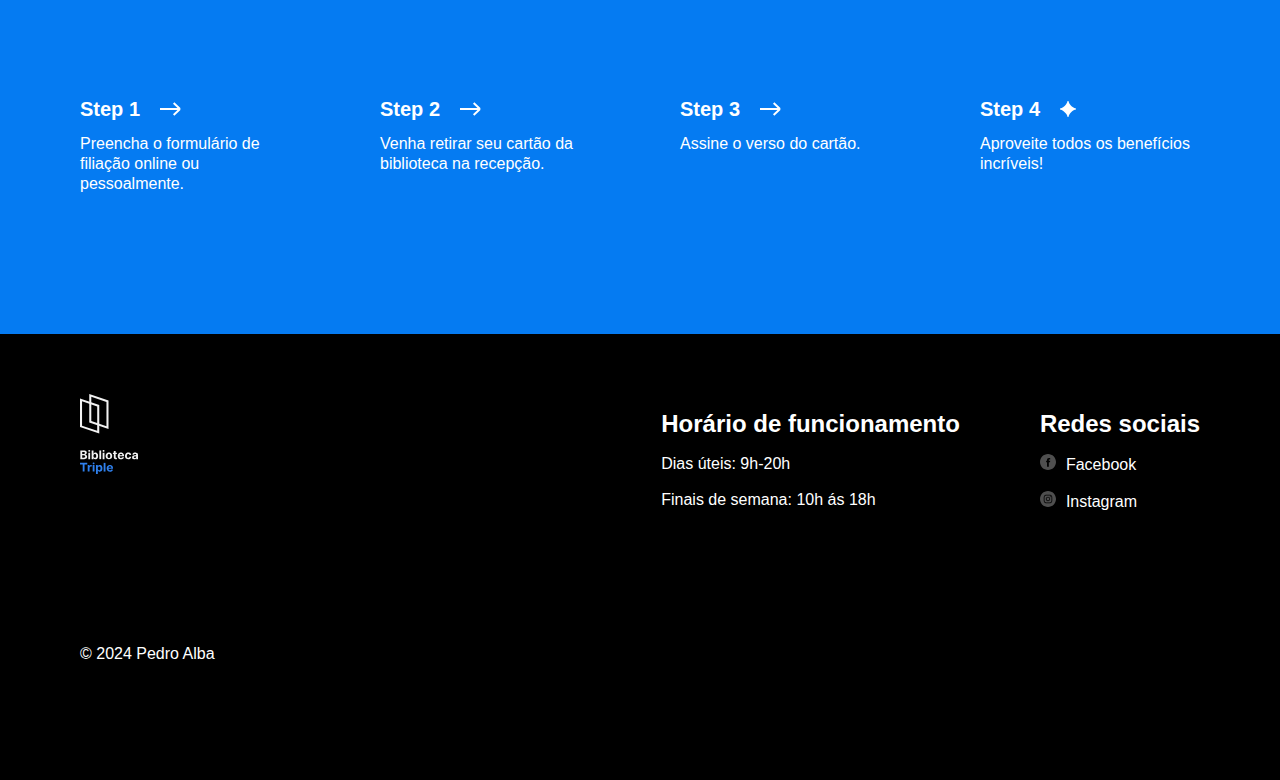
==== commit cc0bf955: "corrige bugs" ====
--- a/index.html
+++ b/index.html
@@ -284,46 +284,52 @@
           </ul>
         </section>
       </main>
+      <footer class="footer" id="contact">
+        <div class="footer__columns">
+          <div class="footer__column">
+            <img
+              src="./images/logo_white.svg"
+              class="footer__logo"
+              alt="logo TripleTen"
+            />
+          </div>
+          <div class="footer__column footer__column_content_hours">
+            <h2 class="footer__column-heading">Horário de funcionamento</h2>
+            <ul class="footer__list">
+              <li class="footer__list-item">Dias úteis: 9h-20h</li>
+              <li class="footer__list-item">Finais de semana: 10h ás 18h</li>
+            </ul>
+          </div>
+          <div class="footer__column footer__column_content_social">
+            <h2 class="footer__column-heading">Redes sociais</h2>
+            <ul class="footer__list">
+              <li class="footer__list-item">
+                <a
+                  ><img
+                    src="./images/facebook_white.svg"
+                    class="footer__social-icon"
+                    alt="logo Facebook"
+                  />Facebook</a
+                >
+              </li>
+
+              <li class="footer__list-item">
+                <a
+                  ><img
+                    src="./images/instagram_white.svg"
+                    class="footer__social-icon"
+                    alt="logo Instagram"
+                  />Instagram</a
+                >
+              </li>
+            </ul>
+          </div>
+        </div>
+
+        <div>
+          <p class="footer__copyright">© 2024 Pedro Alba</p>
+        </div>
+      </footer>
     </div>
-    <footer class="footer" id="contact">
-      <div class="footer__columns">
-        <div class="footer__column">
-          <img src="./images/logo_white.svg" class="footer__logo" />
-        </div>
-        <div class="footer__column footer__column_content_hours">
-          <h2 class="footer__column-heading">Horário de funcionamento</h2>
-          <ul class="footer__list">
-            <li class="footer__list-item">Dias úteis: 9h-20h</li>
-            <li class="footer__list-item">Finais de semana: 10h ás 18h</li>
-          </ul>
-        </div>
-        <div class="footer__column footer__column_content_social">
-          <h2 class="footer__column-heading">Redes sociais</h2>
-          <ul class="footer__list">
-            <li class="footer__list-item">
-              <a
-                ><img
-                  src="./images/facebook_white.svg"
-                  class="footer__social-icon"
-                />Facebook</a
-              >
-            </li>
-
-            <li class="footer__list-item">
-              <a
-                ><img
-                  src="./images/instagram_white.svg"
-                  class="footer__social-icon"
-                />Instagram</a
-              >
-            </li>
-          </ul>
-        </div>
-      </div>
-
-      <div>
-        <p class="footer__copyright">© 2024 Pedro Alba</p>
-      </div>
-    </footer>
   </body>
 </html>
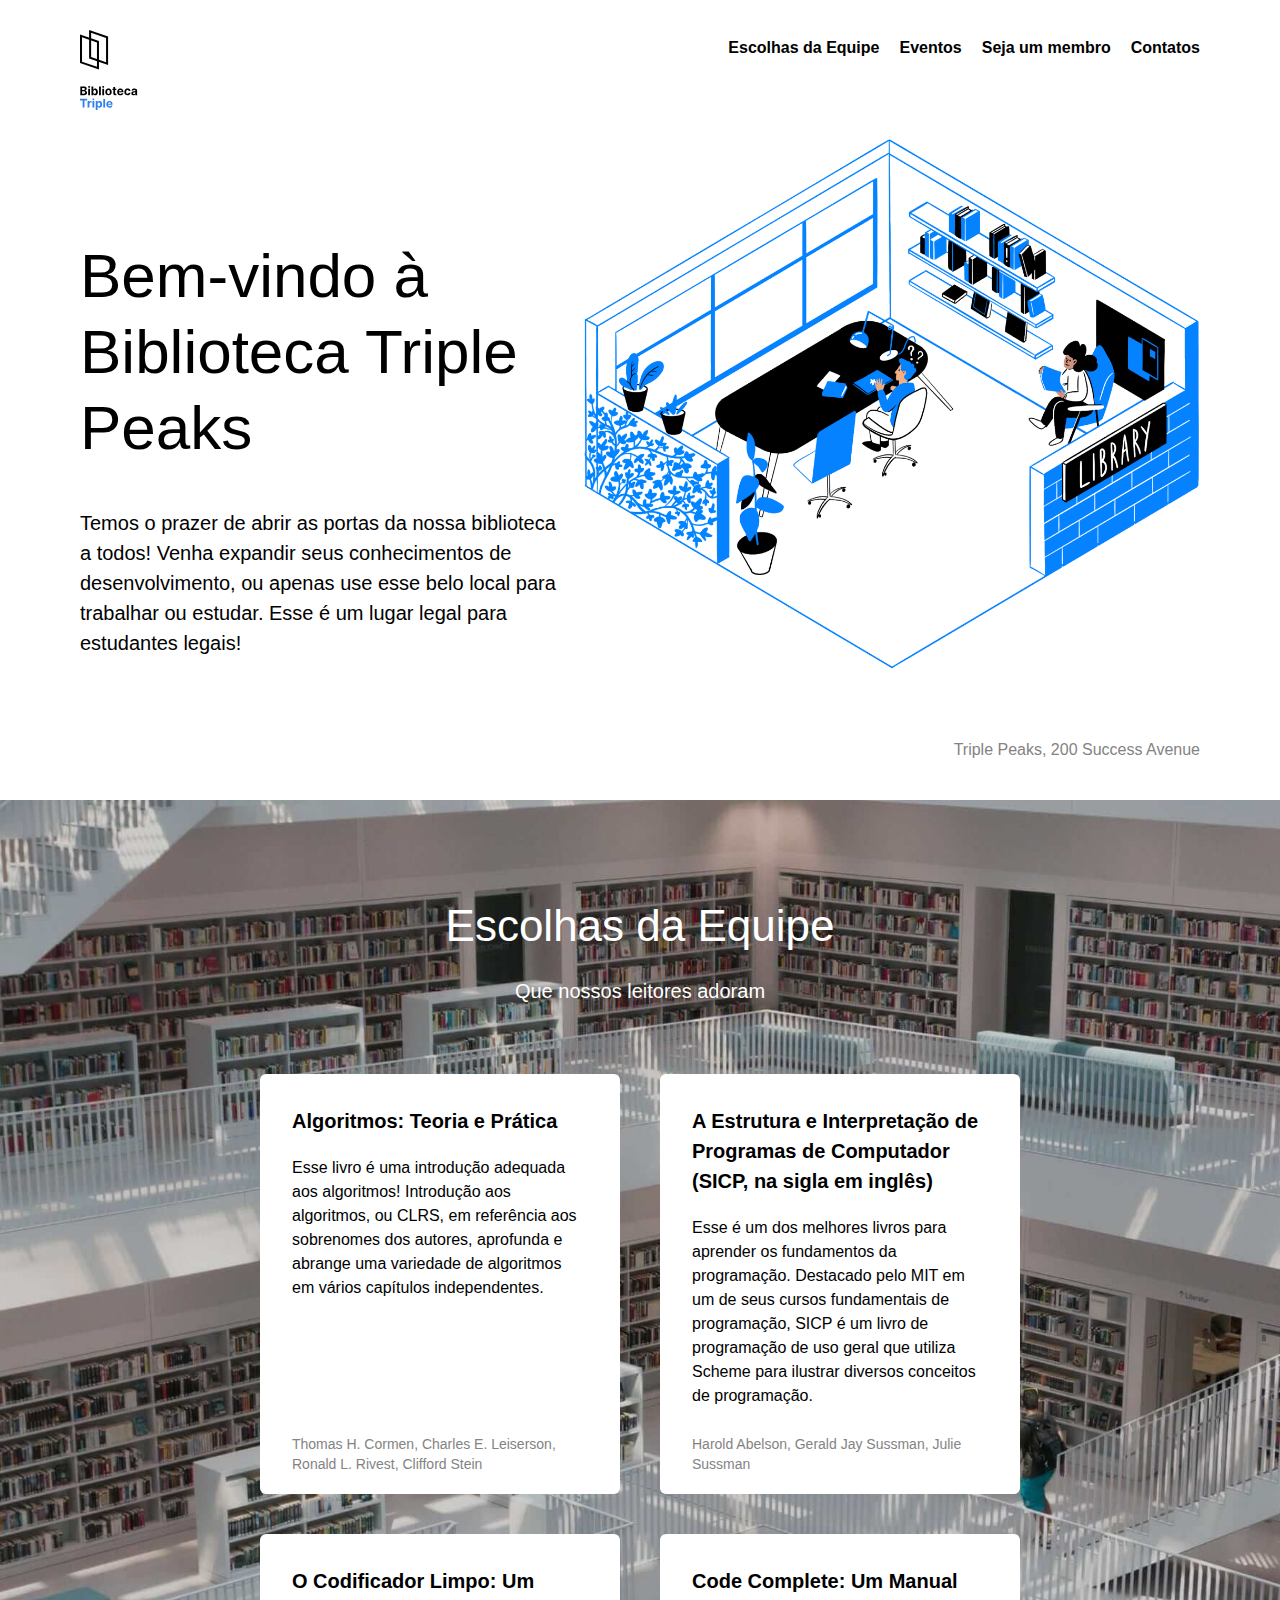
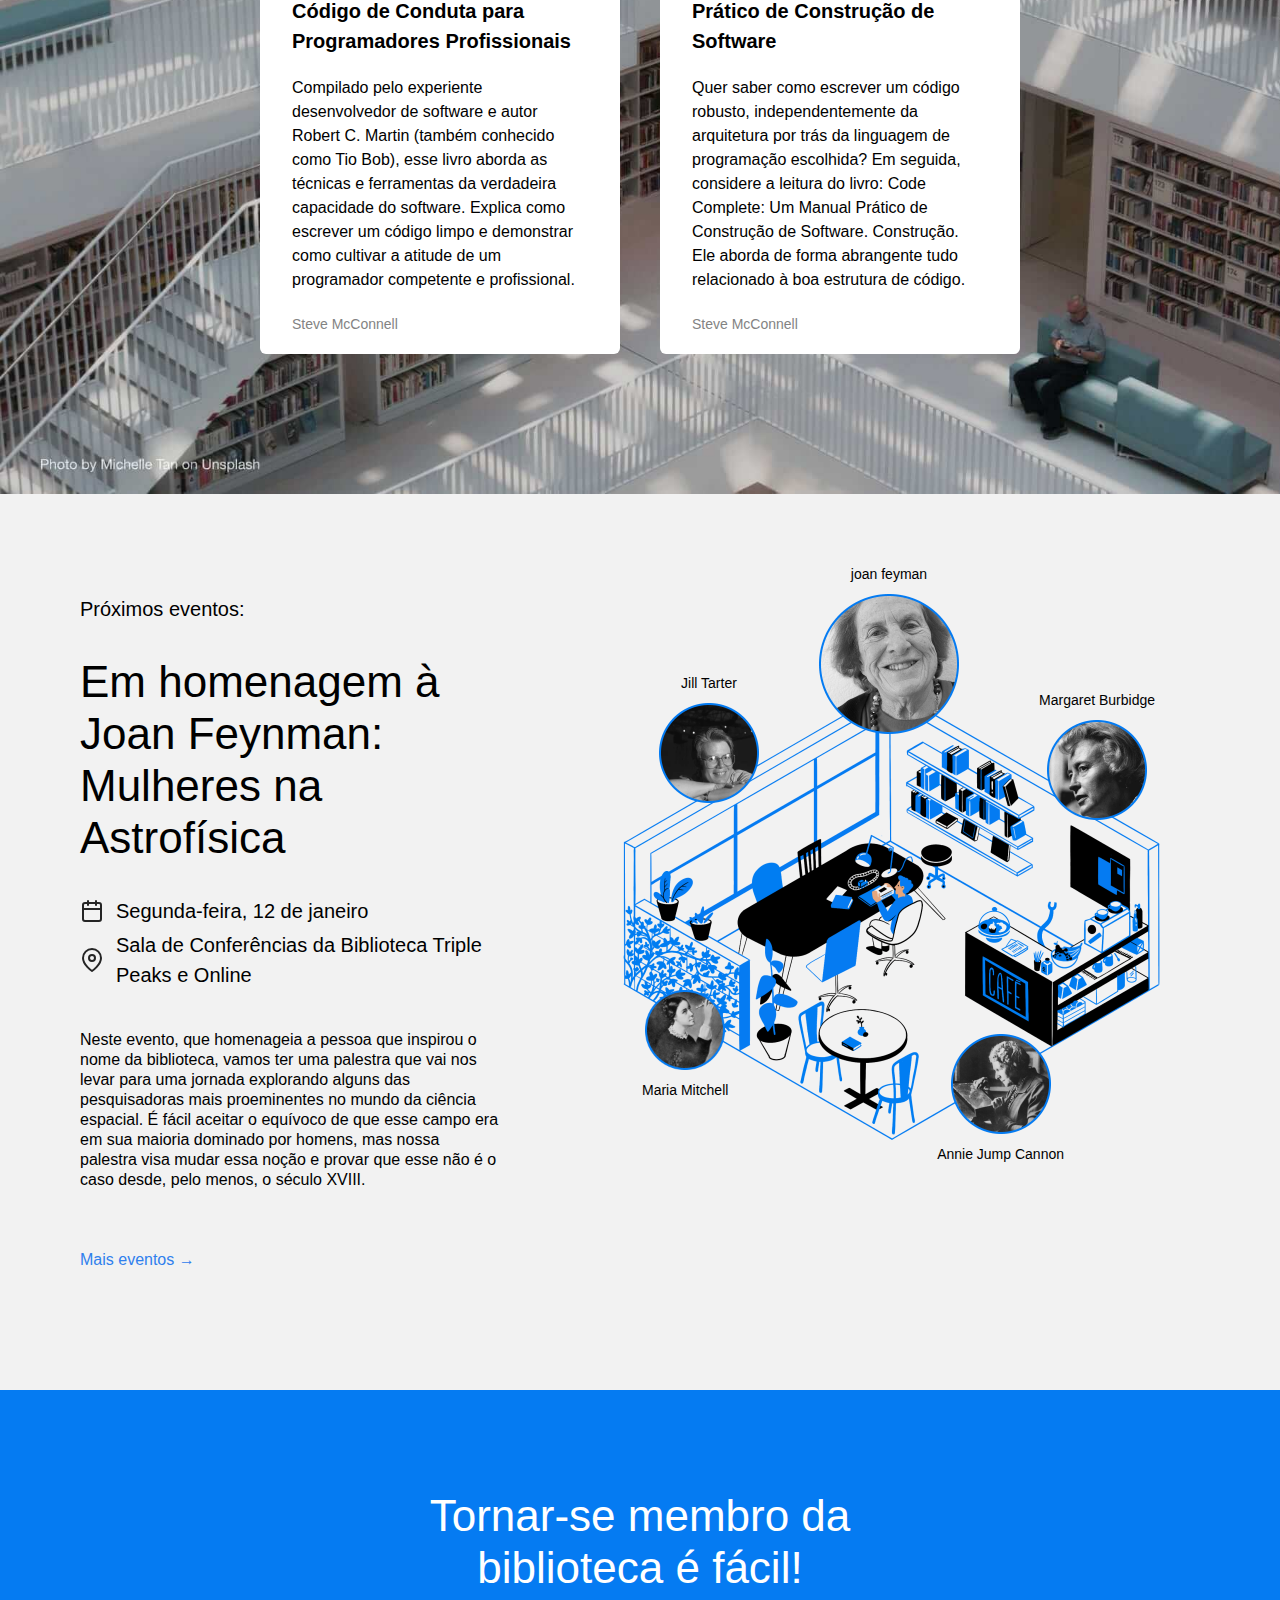
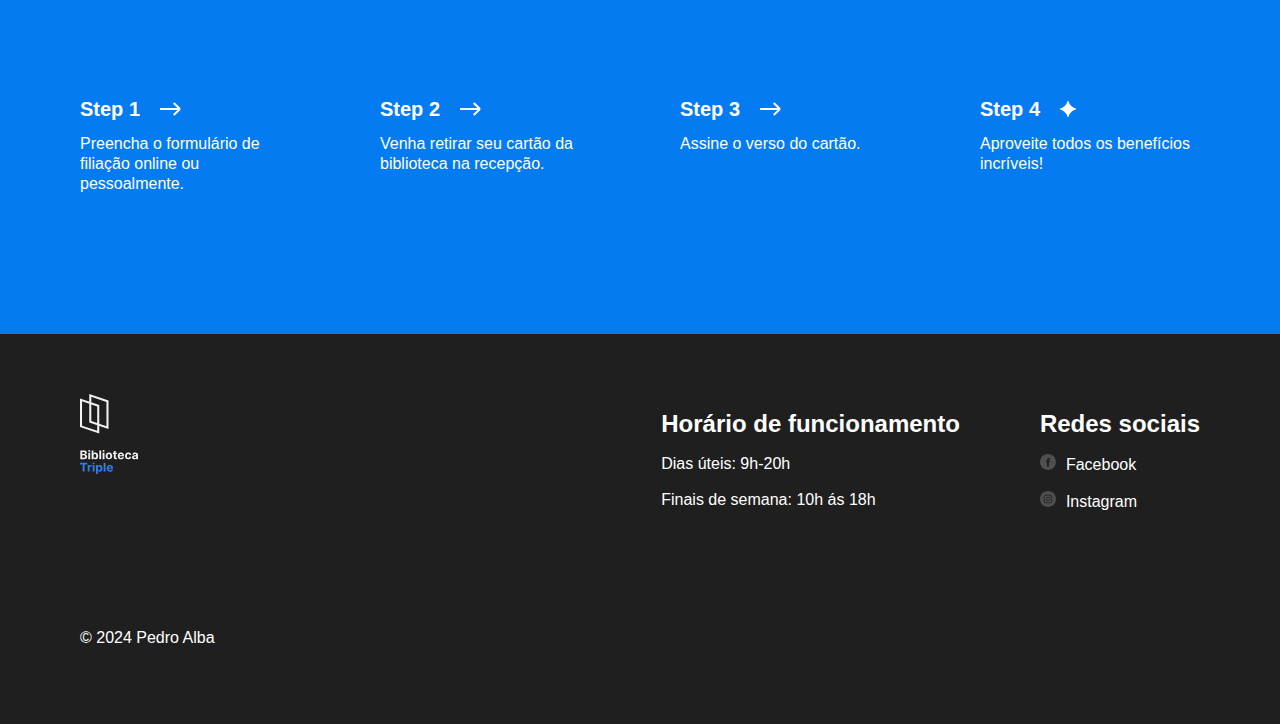
==== commit 63603325: "corrige bug" ====
--- a/index.html
+++ b/index.html
@@ -30,7 +30,7 @@
               <a class="nav__link" href="#membership">Seja um membro</a>
             </li>
             <li>
-              <a class="nav__link" href="#contact">Contatos</a>
+              <a class="nav__link" href="#footer">Contatos</a>
             </li>
           </ul>
         </nav>
@@ -284,7 +284,7 @@
           </ul>
         </section>
       </main>
-      <footer class="footer" id="contact">
+      <footer class="footer" id="footer">
         <div class="footer__columns">
           <div class="footer__column">
             <img
@@ -304,7 +304,7 @@
             <h2 class="footer__column-heading">Redes sociais</h2>
             <ul class="footer__list">
               <li class="footer__list-item">
-                <a
+                <a class="footer__column-link"
                   ><img
                     src="./images/facebook_white.svg"
                     class="footer__social-icon"
@@ -314,7 +314,7 @@
               </li>
 
               <li class="footer__list-item">
-                <a
+                <a class="footer__column-link"
                   ><img
                     src="./images/instagram_white.svg"
                     class="footer__social-icon"
--- a/styles/style.css
+++ b/styles/style.css
@@ -342,9 +342,9 @@
 
 .footer {
   box-sizing: border-box;
-  background-color: #000;
+  background-color: #1f1f1f;
   color: #fff;
-  padding: 60px 80px 100px;
+  padding: 60px 80px 60px;
 }
 
 .footer__columns {
@@ -360,8 +360,8 @@
 }
 
 .footer__logo {
-  max-width: 58px;
-  max-height: 80px;
+  width: 58px;
+  height: 80px;
 }
 
 .footer__column-heading {
@@ -391,5 +391,5 @@
 }
 
 .footer__copyright {
-  padding-top: 100px;
-}
+  margin-top: 100px;
+}
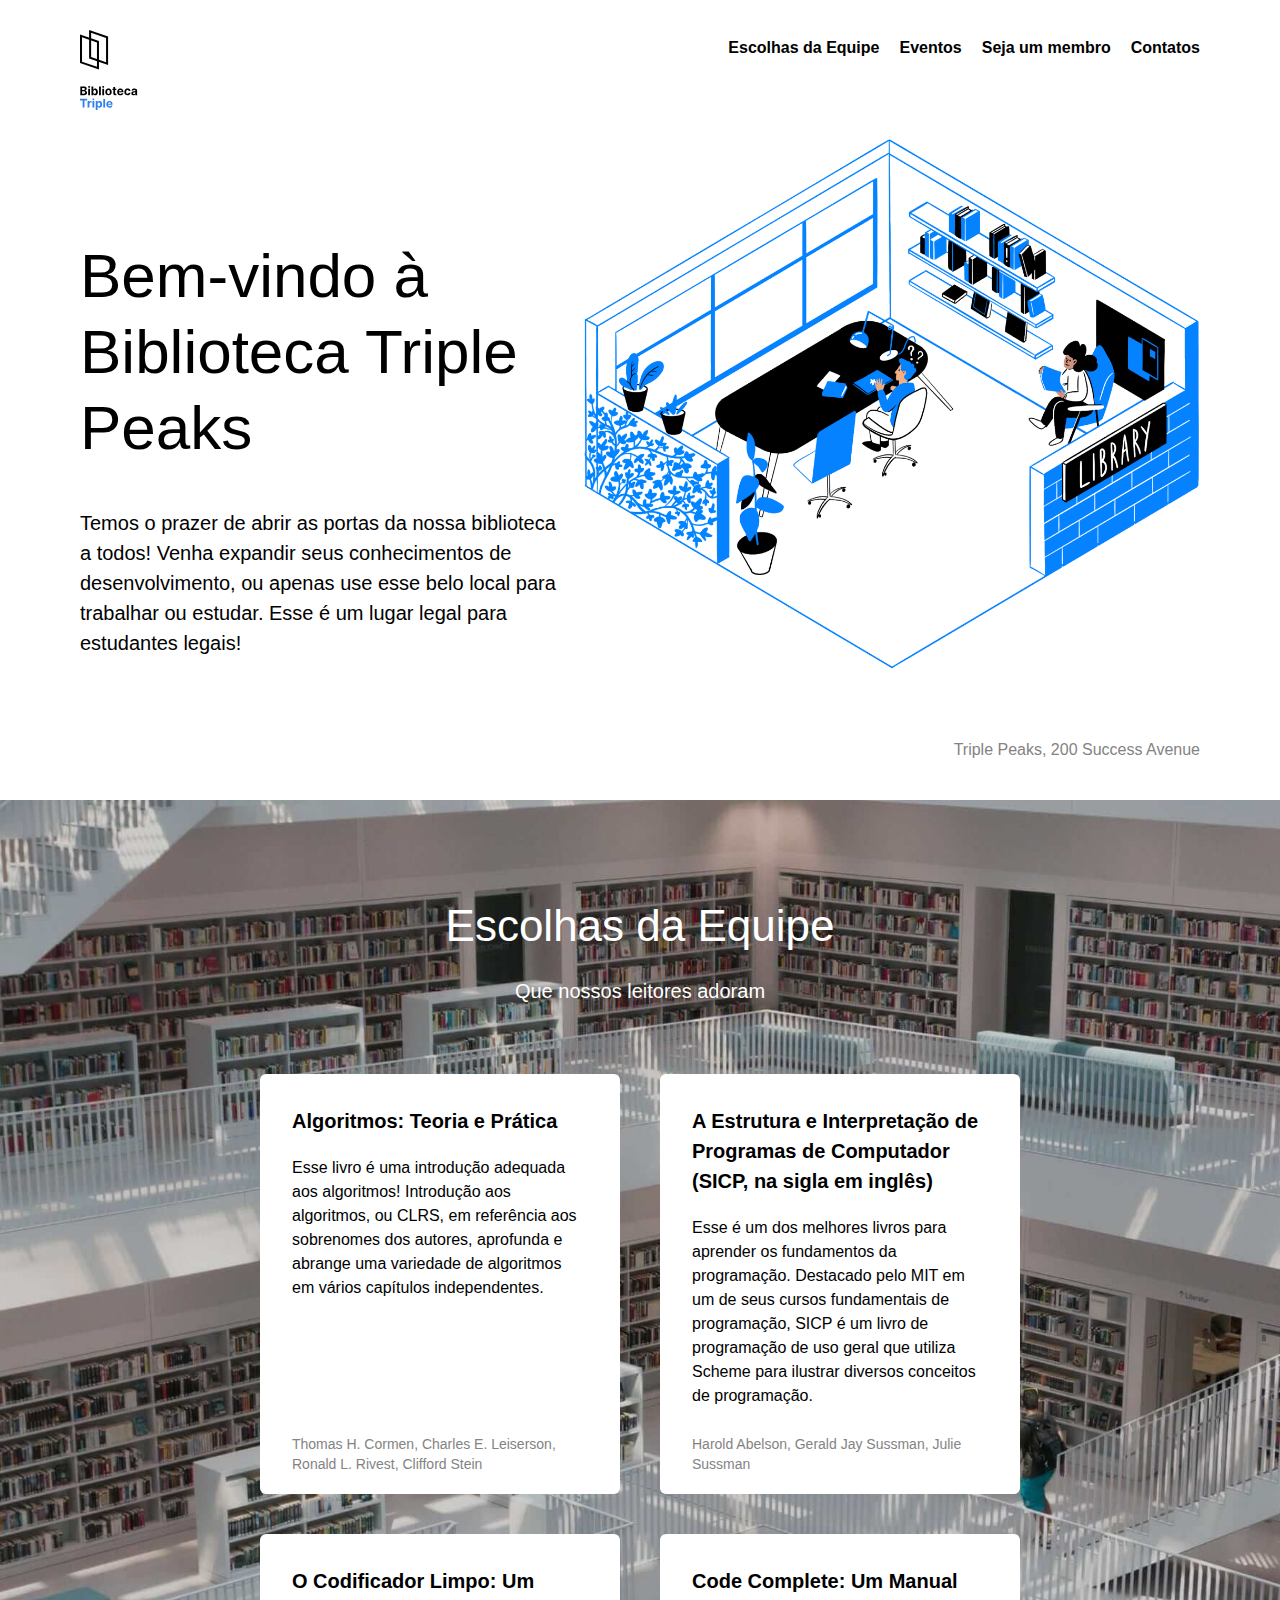
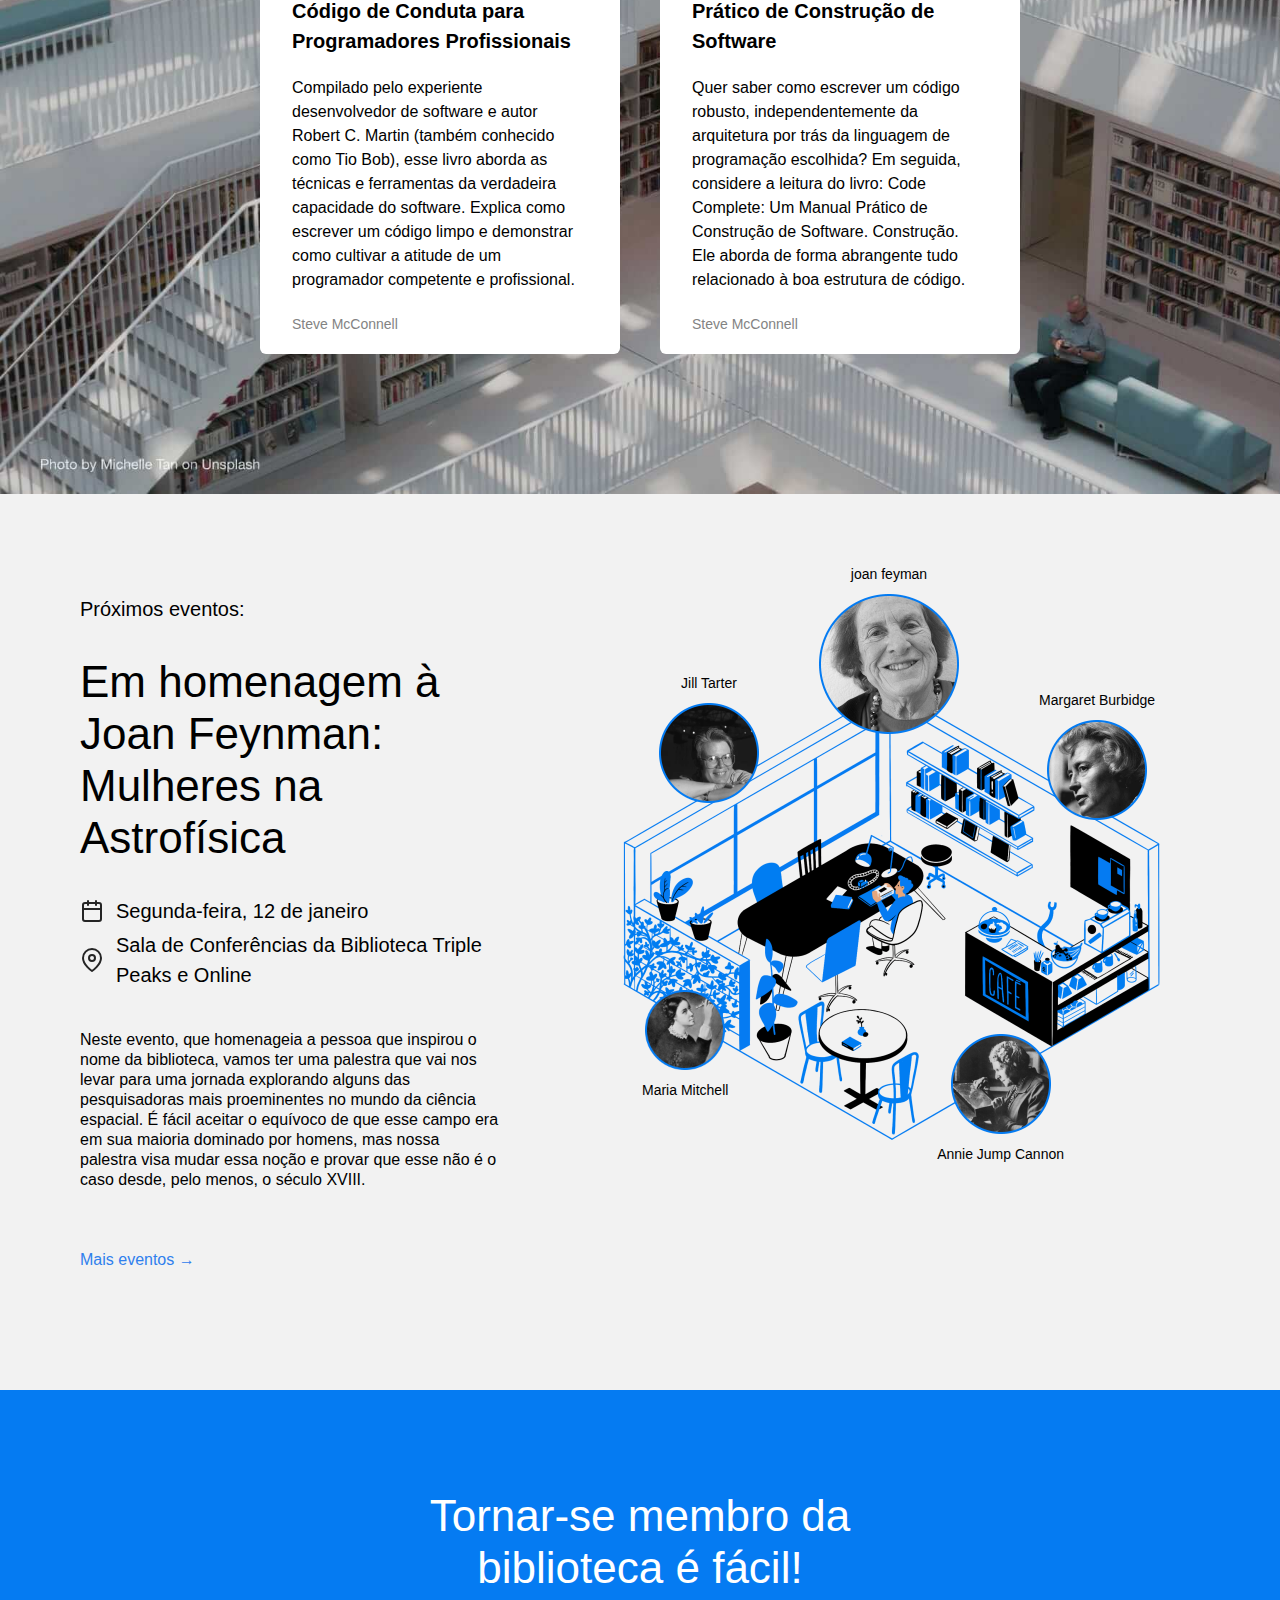
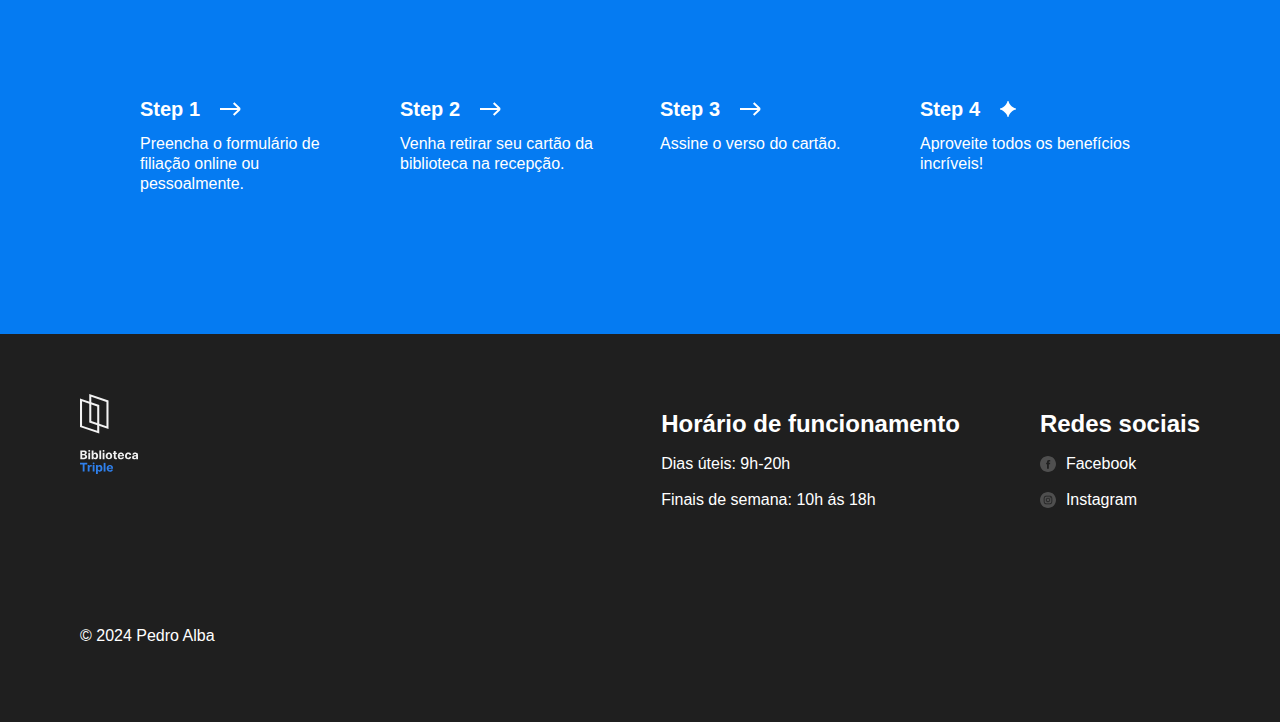
==== commit f3a883f6: "adiciona redes sociais" ====
--- a/index.html
+++ b/index.html
@@ -304,7 +304,7 @@
             <h2 class="footer__column-heading">Redes sociais</h2>
             <ul class="footer__list">
               <li class="footer__list-item">
-                <a class="footer__column-link"
+                <a href="#" class="footer__column-link"
                   ><img
                     src="./images/facebook_white.svg"
                     class="footer__social-icon"
@@ -314,7 +314,7 @@
               </li>
 
               <li class="footer__list-item">
-                <a class="footer__column-link"
+                <a href="#" class="footer__column-link"
                   ><img
                     src="./images/instagram_white.svg"
                     class="footer__social-icon"
--- a/styles/style.css
+++ b/styles/style.css
@@ -316,7 +316,8 @@
   margin: 100px 0 0;
   display: flex;
   flex-direction: row;
-  justify-content: space-evenly;
+  justify-content: center;
+  column-gap: 40px;
 }
 
 .step {
@@ -382,12 +383,14 @@
 .footer__column-link {
   color: white;
   text-decoration: none;
+  display: flex;
+  align-items: center;
+  column-gap: 10px;
 }
 
 .footer__social-icon {
   width: 16px;
   height: 16px;
-  padding-right: 10px;
 }
 
 .footer__copyright {
